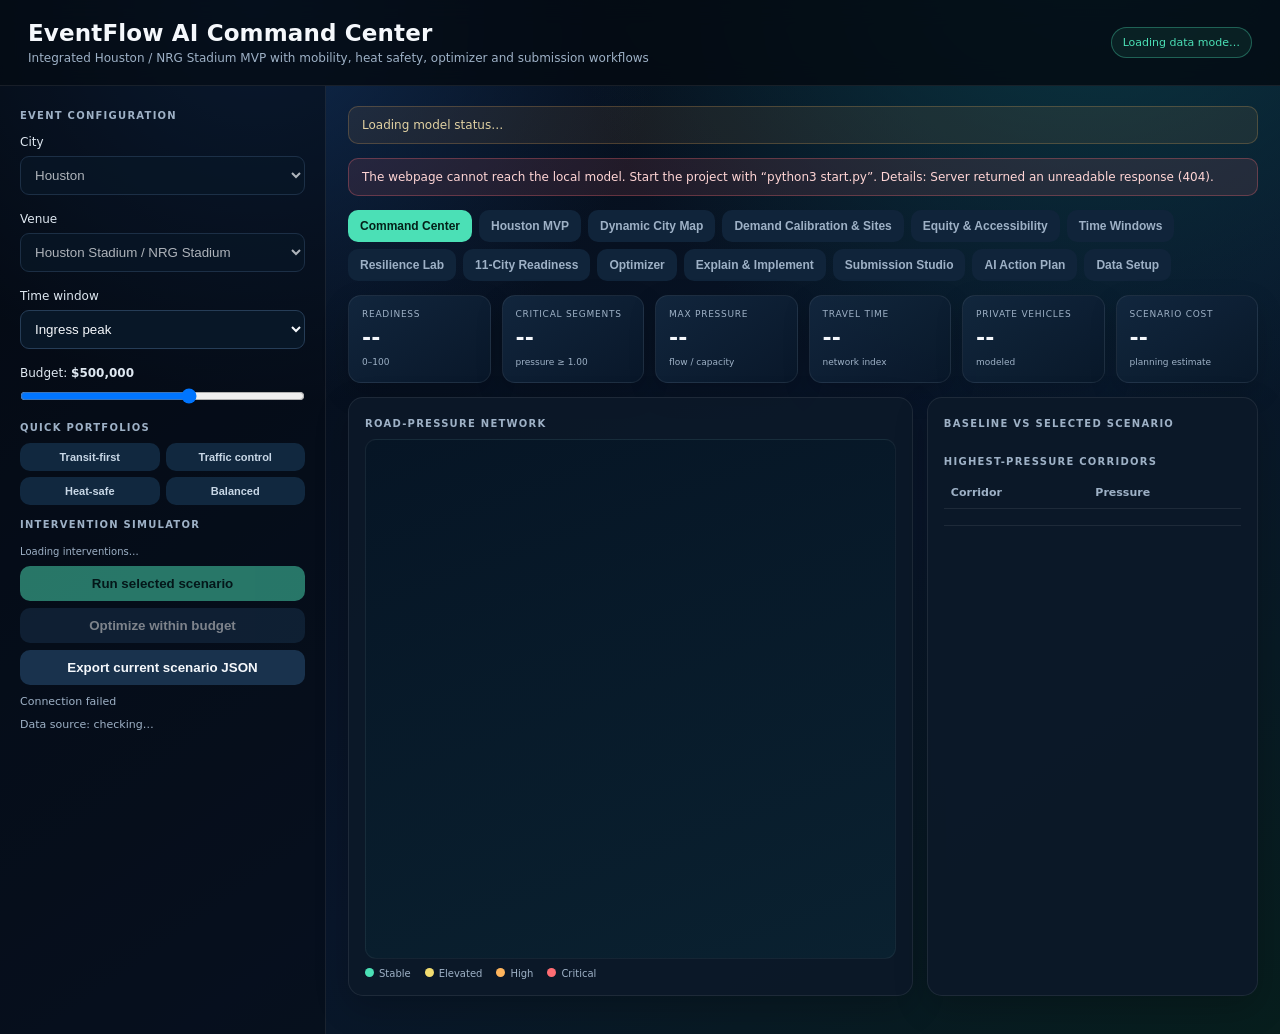
==== app/static/legacy.html @ 9e51221e "Upload EventFlow project files: app/static" ====
<!doctype html>
<html lang="en">
<head>
  <meta charset="utf-8" />
  <meta name="viewport" content="width=device-width, initial-scale=1" />
  <title>EventFlow AI Command Center + Houston MVP</title>
  <style>
    :root{
      --bg:#050c16;--panel:#0c1929;--panel2:#10243a;--line:#263d57;
      --text:#f5f8fc;--muted:#9eb1c6;--accent:#4be0b6;--accent2:#78aaff;
      --warn:#ffb55d;--danger:#ff6d73;--yellow:#f2dc70;--soft:#dce7f2;
    }
    *{box-sizing:border-box}html{scroll-behavior:smooth}
    body{margin:0;min-height:100vh;color:var(--text);font-family:Inter,ui-sans-serif,system-ui,-apple-system,BlinkMacSystemFont,"Segoe UI",sans-serif;background:radial-gradient(circle at 85% -10%,#0b3b45 0,transparent 34%),radial-gradient(circle at 20% 0,#102b50 0,transparent 28%),linear-gradient(145deg,#040a12,#09162b 60%,#071e1d)}
    header{position:sticky;top:0;z-index:20;display:flex;align-items:center;justify-content:space-between;gap:20px;padding:20px 28px;background:rgba(4,10,18,.82);border-bottom:1px solid rgba(255,255,255,.08);backdrop-filter:blur(12px)}
    h1{font-size:23px;margin:0;letter-spacing:.15px}header p{margin:5px 0 0;color:var(--muted);font-size:12px}.badge{font-size:11px;color:var(--accent);padding:8px 11px;border:1px solid rgba(75,224,182,.34);border-radius:999px;background:rgba(75,224,182,.08);white-space:nowrap}
    .layout{display:grid;grid-template-columns:326px minmax(0,1fr);min-height:calc(100vh - 78px)}aside{padding:20px;border-right:1px solid rgba(255,255,255,.08);background:rgba(4,11,20,.54)}main{min-width:0;padding:20px 22px 38px}
    .section-title{margin:4px 0 10px;font-size:10px;font-weight:800;letter-spacing:1.25px;text-transform:uppercase;color:var(--muted)}label{font-size:12px;color:#dfe8f1}select,.text-input{width:100%;margin:6px 0 13px;padding:10px;border:1px solid var(--line);border-radius:9px;background:#081727;color:var(--text)}input[type=range]{width:100%;margin:7px 0 14px}.check{display:flex;align-items:flex-start;gap:9px;margin:9px 0;line-height:1.22;cursor:pointer}.check input{margin-top:3px}.check small{display:block;margin-top:3px;color:var(--muted);font-size:10px}
    button{border:0;border-radius:10px;padding:10px 13px;background:var(--accent);color:#03211a;font-weight:800;cursor:pointer;transition:.16s ease}button:hover{transform:translateY(-1px);filter:brightness(1.05)}button:disabled{opacity:.5;cursor:wait;transform:none}.wide{width:100%;margin-top:7px}.secondary{background:#19324d;color:var(--text)}.danger-btn{background:rgba(255,109,115,.17);color:#ffd4d6;border:1px solid rgba(255,109,115,.25)}.button-row{display:flex;gap:8px;flex-wrap:wrap}.button-row button{flex:1;min-width:118px}.preset-row{display:grid;grid-template-columns:1fr 1fr;gap:6px;margin:8px 0 14px}.preset{padding:8px;background:#11283f;color:#c8d7e6;font-size:11px}.status{font-size:11px;color:var(--muted);margin-top:10px}.spinner{display:inline-block;width:11px;height:11px;margin-right:6px;border:2px solid rgba(255,255,255,.25);border-top-color:var(--accent);border-radius:50%;vertical-align:-2px;animation:spin .8s linear infinite}@keyframes spin{to{transform:rotate(360deg)}}
    .notice,.error{padding:11px 13px;margin-bottom:14px;border-radius:10px;font-size:12px}.notice{color:#e1d1a2;background:rgba(255,181,93,.08);border:1px solid rgba(255,181,93,.22)}.error{display:none;color:#ffd5d5;background:rgba(255,109,115,.11);border:1px solid rgba(255,109,115,.3)}
    .tabs{display:flex;gap:7px;flex-wrap:wrap;margin-bottom:14px}.tab{padding:9px 12px;background:#10243a;color:var(--muted);font-size:12px}.tab.active{background:var(--accent);color:#042019}.tab-page{display:none}.tab-page.active{display:block}
    .kpis{display:grid;grid-template-columns:repeat(6,minmax(108px,1fr));gap:11px;margin-bottom:14px}.kpi{padding:13px;border:1px solid rgba(255,255,255,.07);border-radius:13px;background:linear-gradient(145deg,rgba(18,39,62,.96),rgba(9,24,42,.96));box-shadow:0 10px 28px rgba(0,0,0,.16)}.kpi span{display:block;font-size:9px;text-transform:uppercase;letter-spacing:.75px;color:var(--muted)}.kpi strong{display:block;font-size:22px;margin-top:6px}.kpi small{color:var(--muted);font-size:9px}
    .grid2{display:grid;grid-template-columns:minmax(0,1.45fr) minmax(330px,.85fr);gap:14px}.gridEqual{display:grid;grid-template-columns:1fr 1fr;gap:14px}.grid3{display:grid;grid-template-columns:repeat(3,1fr);gap:12px}.panel{min-width:0;padding:16px;border:1px solid rgba(255,255,255,.08);border-radius:15px;background:rgba(12,25,41,.95);box-shadow:0 12px 34px rgba(0,0,0,.2)}
    #networkSvg{display:block;width:100%;height:520px;border:1px solid rgba(255,255,255,.06);border-radius:11px;background:linear-gradient(160deg,#061525,#0a2130)}.road{stroke-linecap:round;cursor:pointer;transition:.15s}.road:hover{filter:brightness(1.35)}.node{stroke:#eaf1f7;stroke-width:1.2}.node-label{fill:#dce6ef;font-size:11px;font-weight:650;paint-order:stroke;stroke:#071525;stroke-width:4px;stroke-linejoin:round}.legend{display:flex;gap:14px;align-items:center;flex-wrap:wrap;margin-top:9px;color:var(--muted);font-size:10px}.dot{display:inline-block;width:9px;height:9px;margin-right:5px;border-radius:50%}
    #mvpMap{display:block;width:100%;height:560px;border:1px solid rgba(255,255,255,.06);border-radius:11px;background:linear-gradient(160deg,#061525,#0a2130)}.mvp-controls{display:grid;grid-template-columns:repeat(2,minmax(150px,1fr));gap:10px}.mvp-layer-grid{display:grid;grid-template-columns:repeat(auto-fit,minmax(135px,1fr));gap:8px;margin:12px 0}.mvp-layer-grid label{padding:8px 10px;border:1px solid rgba(255,255,255,.08);border-radius:999px;background:#081727}.mvp-map-label{fill:#dce6ef;font-size:11px;font-weight:750;paint-order:stroke;stroke:#071525;stroke-width:4px;stroke-linejoin:round}.mvp-resource{fill:#8f7bff;stroke:#fff;stroke-width:2.5}.mvp-leader{stroke:#8f7bff;stroke-width:1;stroke-dasharray:3 3;opacity:.55}.mvp-action{padding:11px 12px;margin:8px 0;border-left:3px solid var(--accent2);border-radius:7px;background:#10243a}.mvp-action b{color:var(--soft)}.mvp-resource-table td:first-child{color:var(--accent)}
    #dynamicMap{position:relative;height:620px;overflow:hidden;border:1px solid rgba(255,255,255,.06);border-radius:12px;background:#071827}.tile-layer,.dynamic-overlay{position:absolute;inset:0}.tile-layer img{position:absolute;width:256px;height:256px;user-select:none}.dynamic-overlay{z-index:2}.dynamic-map-label{fill:#f5f8fc;font-size:11px;font-weight:800;paint-order:stroke;stroke:#071525;stroke-width:4px;stroke-linejoin:round}.dynamic-controls{display:grid;grid-template-columns:1fr 1fr;gap:10px}.dynamic-textarea{min-height:210px;resize:vertical;font:11px/1.45 ui-monospace,SFMono-Regular,Menlo,monospace}.dynamic-route{stroke-linecap:round;filter:drop-shadow(0 0 5px rgba(0,0,0,.35));animation:routeFlow 1.2s linear infinite}.dynamic-critical{animation:hotPulse .8s ease-in-out infinite alternate}.dynamic-shake{animation:hotShake .22s linear infinite}.dynamic-node{stroke:#fff;stroke-width:1.5}.file-input{width:100%;margin:6px 0 13px;padding:9px;border:1px dashed var(--line);border-radius:9px;background:#081727;color:var(--muted)}@keyframes routeFlow{to{stroke-dashoffset:-18}}@keyframes hotPulse{from{opacity:.55;transform:scale(1);transform-origin:center}to{opacity:1;transform:scale(1.25);transform-origin:center}}@keyframes hotShake{0%,100%{transform:translateX(0)}50%{transform:translateX(1.4px)}}
    table{width:100%;border-collapse:collapse;font-size:11px}th,td{padding:9px 7px;text-align:left;border-bottom:1px solid rgba(255,255,255,.08)}th{color:var(--muted);font-weight:650}.green{color:var(--accent)}.orange{color:var(--warn)}.red{color:var(--danger)}.yellow{color:var(--yellow)}
    .compare{display:grid;gap:10px;margin-bottom:17px}.compare-row{display:grid;grid-template-columns:126px 1fr 48px;gap:8px;align-items:center}.compare-label{font-size:10px;color:var(--muted)}.bar-track{position:relative;height:18px;overflow:hidden;border-radius:5px;background:#081626}.bar-base,.bar-current{position:absolute;left:0;height:50%}.bar-base{top:0;background:#526a82}.bar-current{bottom:0;background:var(--accent)}.bar-value{text-align:right;font-size:10px;color:var(--soft)}
    .ranking-row{display:grid;grid-template-columns:155px 1fr 40px;gap:10px;align-items:center;margin:11px 0}.ranking-city{font-size:11px}.rank-track{height:15px;overflow:hidden;border-radius:999px;background:#081626}.rank-fill{height:100%;border-radius:999px;background:linear-gradient(90deg,var(--accent2),var(--accent))}.rank-score{text-align:right;color:var(--accent);font-weight:800}
    .plan-item{padding:11px 12px;margin:8px 0;border-left:3px solid var(--accent);border-radius:7px;background:#10243a}.small{font-size:10px;color:var(--muted)}.metric-chip{display:inline-block;padding:6px 8px;margin:3px;border:1px solid var(--line);border-radius:999px;background:#0a1a2b;color:#d7e3ee;font-size:10px}.window-card h3{margin:0 0 4px}.window-card .big{font-size:27px;font-weight:850;color:var(--accent)}.window-card .delta{font-size:11px;color:var(--muted)}
    .form-grid{display:grid;grid-template-columns:1fr 1fr;gap:11px}.dataset-ok{color:var(--accent)}.dataset-missing{color:var(--danger)}a{color:var(--accent2)}code{color:#cbe3f5}.divider{height:1px;background:rgba(255,255,255,.08);margin:16px 0}
    #paretoSvg,#uncertaintySvg{width:100%;height:350px;border:1px solid rgba(255,255,255,.06);border-radius:11px;background:#081728}.axis{stroke:#526a82;stroke-width:1}.gridline{stroke:#1c3550;stroke-width:1}.pareto-line{fill:none;stroke:var(--accent);stroke-width:2.5}.pareto-point{fill:var(--accent);stroke:#06111f;stroke-width:2}.axis-label{fill:#9eb1c6;font-size:10px}.tick{fill:#7991a7;font-size:9px}.range-line{stroke:var(--accent2);stroke-width:6;stroke-linecap:round}.median-dot{fill:var(--accent);stroke:#06111f;stroke-width:2}
    .narrative{white-space:pre-wrap;word-break:break-word;max-height:680px;overflow:auto;padding:14px;border:1px solid rgba(255,255,255,.07);border-radius:10px;background:#071422;color:#dce7f2;font:11px/1.55 ui-monospace,SFMono-Regular,Menlo,monospace}.timeline-step{position:relative;padding:10px 12px 10px 18px;margin:9px 0;border-left:2px solid var(--accent2);background:#0d2238;border-radius:0 9px 9px 0}.timeline-step b{color:var(--accent)}
    @media(max-width:1180px){.layout{grid-template-columns:1fr}aside{border-right:0;border-bottom:1px solid rgba(255,255,255,.08)}.kpis{grid-template-columns:repeat(3,1fr)}.grid2,.gridEqual{grid-template-columns:1fr}.grid3{grid-template-columns:1fr}.form-grid{grid-template-columns:1fr}}
    @media(max-width:650px){header{align-items:flex-start;flex-direction:column;padding:17px}.kpis{grid-template-columns:1fr 1fr}.ranking-row{grid-template-columns:105px 1fr 32px}.compare-row{grid-template-columns:90px 1fr 38px}main{padding:13px}aside{padding:15px}}
  </style>
</head>
<body>
<header>
  <div><h1>EventFlow AI Command Center</h1><p>Integrated Houston / NRG Stadium MVP with mobility, heat safety, optimizer and submission workflows</p></div>
  <div id="modeBadge" class="badge">Loading data mode…</div>
</header>
<div class="layout">
  <aside>
    <div class="section-title">Event configuration</div>
    <label>City</label><select disabled><option>Houston</option></select>
    <label>Venue</label><select disabled><option>Houston Stadium / NRG Stadium</option></select>
    <label>Time window</label><select id="timeWindow"><option value="ingress_peak">Ingress peak</option></select>
    <label>Budget: <strong id="budgetLabel">$500,000</strong></label>
    <input id="budget" type="range" min="50000" max="800000" step="25000" value="500000" />

    <div class="section-title">Quick portfolios</div>
    <div class="preset-row">
      <button class="preset" data-preset="transit_first">Transit-first</button>
      <button class="preset" data-preset="traffic_control">Traffic control</button>
      <button class="preset" data-preset="heat_safe">Heat-safe</button>
      <button class="preset" data-preset="balanced">Balanced</button>
    </div>

    <div class="section-title">Intervention simulator</div>
    <div id="interventionList"><span class="small">Loading interventions…</span></div>
    <button id="simulateBtn" class="wide">Run selected scenario</button>
    <button id="optimizeBtn" class="wide secondary">Optimize within budget</button>
    <button id="exportBtn" class="wide secondary">Export current scenario JSON</button>
    <div id="serverStatus" class="status"><span class="spinner"></span>Connecting to local model…</div>
    <div id="dataMiniStatus" class="status">Data source: checking…</div>
  </aside>

  <main>
    <div id="dataNotice" class="notice">Loading model status…</div>
    <div id="errorBox" class="error"></div>
    <div class="tabs">
      <button class="tab active" data-tab="stress">Command Center</button>
      <button class="tab" data-tab="houstonMvp">Houston MVP</button>
      <button class="tab" data-tab="dynamicCity">Dynamic City Map</button>
      <button class="tab" data-tab="demand">Demand Calibration & Sites</button>
      <button class="tab" data-tab="equity">Equity & Accessibility</button>
      <button class="tab" data-tab="windows">Time Windows</button>
      <button class="tab" data-tab="resilience">Resilience Lab</button>
      <button class="tab" data-tab="ranking">11-City Readiness</button>
      <button class="tab" data-tab="optimizer">Optimizer</button>
      <button class="tab" data-tab="implementation">Explain & Implement</button>
      <button class="tab" data-tab="submission">Submission Studio</button>
      <button class="tab" data-tab="advisor">AI Action Plan</button>
      <button class="tab" data-tab="data">Data Setup</button>
    </div>

    <section id="stress" class="tab-page active">
      <div class="kpis">
        <div class="kpi"><span>Readiness</span><strong id="readiness">--</strong><small>0–100</small></div>
        <div class="kpi"><span>Critical segments</span><strong id="critical">--</strong><small>pressure ≥ 1.00</small></div>
        <div class="kpi"><span>Max pressure</span><strong id="maxPressure">--</strong><small>flow / capacity</small></div>
        <div class="kpi"><span>Travel time</span><strong id="travel">--</strong><small>network index</small></div>
        <div class="kpi"><span>Private vehicles</span><strong id="vehicles">--</strong><small>modeled</small></div>
        <div class="kpi"><span>Scenario cost</span><strong id="cost">--</strong><small>planning estimate</small></div>
      </div>
      <div class="grid2">
        <div class="panel">
          <div class="section-title">Road-pressure network</div>
          <svg id="networkSvg" viewBox="0 0 900 550" role="img" aria-label="Houston road pressure network"></svg>
          <div class="legend"><span><i class="dot" style="background:#4be0b6"></i>Stable</span><span><i class="dot" style="background:#f2dc70"></i>Elevated</span><span><i class="dot" style="background:#ffb55d"></i>High</span><span><i class="dot" style="background:#ff6d73"></i>Critical</span><span id="flowDirection"></span></div>
        </div>
        <div class="panel">
          <div class="section-title">Baseline vs selected scenario</div>
          <div id="metricsCompare" class="compare"></div>
          <div class="section-title">Highest-pressure corridors</div>
          <table><thead><tr><th>Corridor</th><th>Pressure</th></tr></thead><tbody id="edgeTable"></tbody></table>
          <div class="divider"></div>
          <div id="assumptionChips"></div>
        </div>
      </div>
    </section>

    <section id="houstonMvp" class="tab-page">
      <div class="gridEqual" style="margin-bottom:14px">
        <div class="panel">
          <div class="section-title">Track 1 + Track 3 scenario comparison</div>
          <div class="mvp-controls">
            <div><label>Before</label><select id="mvpBefore"></select></div>
            <div><label>After</label><select id="mvpAfter"></select></div>
          </div>
          <div class="mvp-layer-grid">
            <label><input type="checkbox" class="mvp-layer" data-layer="zones" checked> Demand zones</label>
            <label><input type="checkbox" class="mvp-layer" data-layer="routes" checked> Route pressure</label>
            <label><input type="checkbox" class="mvp-layer" data-layer="heat" checked> Heat exposure</label>
            <label><input type="checkbox" class="mvp-layer" data-layer="gaps" checked> Gap rings</label>
            <label><input type="checkbox" class="mvp-layer" data-layer="resources" checked> Resources</label>
          </div>
          <p id="mvpSummary" class="small">Loading Houston MVP model…</p>
        </div>
        <div class="panel">
          <div class="section-title">Deterministic advisor</div>
          <p id="mvpAdvisorSummary">No recommendation loaded yet.</p>
          <div id="mvpAdvisorActions"></div>
        </div>
      </div>

      <div class="kpis" id="mvpKpis"></div>

      <div class="grid2">
        <div class="panel">
          <div class="section-title">Houston visitor demand, route pressure and heat exposure</div>
          <svg id="mvpMap" viewBox="0 0 1000 680" role="img" aria-label="Houston NRG Stadium MVP map"></svg>
          <div class="legend"><span><i class="dot" style="background:#4be0b6"></i>&lt;0.75</span><span><i class="dot" style="background:#f2dc70"></i>0.75–1.00</span><span><i class="dot" style="background:#ffb55d"></i>1.00–1.20</span><span><i class="dot" style="background:#ff6d73"></i>&gt;1.20</span></div>
        </div>
        <div class="panel">
          <div class="section-title">Scenario deltas</div>
          <div id="mvpCompare" class="compare"></div>
          <div class="section-title">Highest-pressure / highest-exposure routes</div>
          <div id="mvpHotspots"></div>
        </div>
      </div>

      <div class="gridEqual" style="margin-top:14px">
        <div class="panel"><div class="section-title">Recommended resource placement</div><div id="mvpResources"></div></div>
        <div class="panel"><div class="section-title">Visitor origin zones</div><div id="mvpZones"></div></div>
      </div>
    </section>

    <section id="dynamicCity" class="tab-page">
      <div class="gridEqual" style="margin-bottom:14px">
        <div class="panel">
          <div class="section-title">Local traffic data input</div>
          <div class="dynamic-controls">
            <div><label>Map city</label><select id="dynamicCitySelect"><option value="chicago">Chicago</option><option value="madrid">Madrid</option><option value="houston">Houston</option><option value="custom">Custom</option></select></div>
            <div><label>Animation</label><select id="dynamicAnimation"><option value="on">Animated pressure</option><option value="off">Static</option></select></div>
          </div>
          <div class="dynamic-controls">
            <div><label>Custom latitude</label><input id="dynamicLat" class="text-input" type="number" step="0.0001" value="41.8781"></div>
            <div><label>Custom longitude</label><input id="dynamicLon" class="text-input" type="number" step="0.0001" value="-87.6298"></div>
          </div>
          <div class="dynamic-controls">
            <div><label>Zoom</label><input id="dynamicZoom" class="text-input" type="number" min="9" max="14" step="1" value="12"></div>
            <div><label>Upload CSV or JSON</label><input id="dynamicFile" class="file-input" type="file" accept=".csv,.json,application/json,text/csv"></div>
          </div>
          <label>Dataset name</label><input id="dynamicDatasetName" class="text-input" type="text" value="Chicago traffic sample">
          <div class="dynamic-controls">
            <div><label>Saved city dataset</label><select id="dynamicSavedSelect"><option value="">No saved datasets yet</option></select></div>
            <div><label>Local database</label><div class="button-row"><button id="saveDynamicBtn" class="secondary">Save dataset</button><button id="loadSavedDynamicBtn" class="secondary">Load saved map</button></div></div>
          </div>
          <div class="button-row"><button id="loadChicagoBtn" class="secondary">Load Chicago sample</button><button id="loadMadridBtn" class="secondary">Load Madrid sample</button><button id="renderDynamicBtn">Render input data</button><button id="exportDynamicBtn" class="secondary">Export map data</button></div>
          <label>Paste traffic nodes and routes as CSV or JSON</label>
          <textarea id="dynamicDataInput" class="text-input dynamic-textarea"></textarea>
          <p id="dynamicStatus" class="status">Ready.</p>
        </div>
        <div class="panel">
          <div class="section-title">Dynamic map KPIs</div>
          <div class="kpis" id="dynamicKpis" style="grid-template-columns:repeat(2,minmax(130px,1fr))"></div>
          <div class="section-title">Data format</div>
          <p class="small">CSV rows can be `type=node` with `id,name,lat,lon,demand`, or `type=edge` with `from,to,volume,capacity,mode`. Edge rows may also use `lat1,lon1,lat2,lon2` instead of node ids. JSON accepts `{ "nodes": [], "edges": [] }`.</p>
        </div>
      </div>
      <div class="grid2">
        <div class="panel">
          <div class="section-title">Real map overlay</div>
          <div id="dynamicMap"><div id="dynamicTiles" class="tile-layer"></div><svg id="dynamicOverlay" class="dynamic-overlay" viewBox="0 0 1000 620" role="img" aria-label="Dynamic city traffic map"></svg></div>
          <div class="legend"><span><i class="dot" style="background:#4be0b6"></i>Stable</span><span><i class="dot" style="background:#f2dc70"></i>Elevated</span><span><i class="dot" style="background:#ffb55d"></i>High</span><span><i class="dot" style="background:#ff6d73"></i>Critical / animated</span><span>Tiles: OpenStreetMap</span></div>
        </div>
        <div class="panel">
          <div class="section-title">Detected traffic hotspots</div>
          <div id="dynamicHotspots"></div>
          <div class="section-title">Input preview</div>
          <div id="dynamicPreview"></div>
        </div>
      </div>
    </section>

    <section id="demand" class="tab-page">
      <div class="gridEqual">
        <div class="panel">
          <div class="section-title">Operational capacity assumptions</div>
          <p class="small">Mode shift is capped by the fleet, cycle time and passenger capacity entered here. This prevents the simulator from claiming unlimited shuttle or transit capacity.</p>
          <div class="form-grid">
            <div><label>Shuttle fleet</label><input id="shuttleFleet" class="text-input" type="number" min="0" max="100" step="1" value="24" /></div>
            <div><label>Seats per shuttle</label><input id="shuttleSeats" class="text-input" type="number" min="10" max="100" step="1" value="42" /></div>
            <div><label>Round-trip cycle (minutes)</label><input id="shuttleCycle" class="text-input" type="number" min="15" max="180" step="5" value="55" /></div>
            <div><label>Operating window (minutes)</label><input id="operatingWindow" class="text-input" type="number" min="30" max="360" step="15" value="150" /></div>
            <div><label>Shuttle load factor</label><input id="shuttleLoad" class="text-input" type="number" min="0.4" max="1" step="0.05" value="0.85" /></div>
            <div><label>Extra transit capacity</label><input id="transitCapacity" class="text-input" type="number" min="0" max="30000" step="500" value="7000" /></div>
          </div>
          <label>Managed rideshare passenger capacity</label><input id="rideshareCapacity" class="text-input" type="number" min="0" max="20000" step="500" value="3500" />
          <button id="feasibilityBtn">Apply assumptions and simulate</button>
        </div>
        <div class="panel">
          <div class="section-title">Operational feasibility</div>
          <div id="capacitySummary"><p class="small">Run a scenario to compare desired mode shift with available capacity.</p></div>
        </div>
      </div>
      <div class="gridEqual" style="margin-top:14px">
        <div class="panel"><div class="section-title">Aggregate mode split</div><div id="modeSplitCard"><p class="small">No assignment results yet.</p></div></div>
        <div class="panel"><div class="section-title">Model evidence coverage</div><div id="validationCard"><p class="small">Loading validation report…</p></div></div>
      </div>
      <div class="panel" style="margin-top:14px"><div class="section-title">Origin-zone assignment</div><div id="zoneModeTable"><p class="small">No zone assignment results yet.</p></div></div>
      <div class="gridEqual" style="margin-top:14px">
        <div class="panel"><div class="section-title">Auditable OD demand calibration</div><div id="demandCalibrationSummary"><p class="small">Loading demand calibration…</p></div><div id="demandCalibrationTable"></div></div>
        <div class="panel"><div class="section-title">Recommended operating sites</div><div id="candidateRecommendations"><p class="small">Connect candidate sites in Data Setup.</p></div></div>
      </div>
      <div class="panel" style="margin-top:14px"><div class="section-title">Baseline validation audit</div><div id="auditCard"><p class="small">Loading consistency checks…</p></div><button id="evidenceExportBtn" class="secondary">Export evidence package</button></div>
    </section>

    <section id="equity" class="tab-page">
      <div class="grid3">
        <div class="kpi"><span>Vulnerability-weighted non-car coverage</span><strong id="equityNoncar">--</strong><small>scenario proxy</small></div>
        <div class="kpi"><span>Zero-vehicle mobility coverage</span><strong id="zeroVehicleCoverage">--</strong><small>scenario proxy</small></div>
        <div class="kpi"><span>Accessible public-mode coverage</span><strong id="accessCoverage">--</strong><small>not ADA certification</small></div>
      </div>
      <div class="gridEqual" style="margin-top:14px">
        <div class="panel"><div class="section-title">Zone vulnerability screening</div><div id="equityZoneTable"><p class="small">Connect an equity profile in Data Setup.</p></div></div>
        <div class="panel"><div class="section-title">Distributional impact of current scenario</div><div id="equityImpactCard"><p class="small">Run a scenario after connecting an equity profile.</p></div></div>
      </div>
      <div class="panel" style="margin-top:14px"><div class="section-title">Use boundary</div><p class="small">The equity layer uses zone-level screening indicators to compare who benefits from transit, Shuttle and last-mile interventions. It does not establish legal ADA compliance, individual vulnerability or route-level curb-ramp availability.</p></div>
    </section>

    <section id="windows" class="tab-page">
      <div class="panel">
        <div class="section-title">Three operational windows</div>
        <p class="small">The same intervention portfolio is tested during distributed arrivals, the final-hour ingress peak and compressed post-match egress.</p>
        <button id="windowsBtn">Run time-window comparison</button>
      </div>
      <div id="windowCards" class="grid3" style="margin-top:14px"></div>
      <div class="panel" style="margin-top:14px"><div class="section-title">Window comparison table</div><div id="windowTable"></div></div>
    </section>

    <section id="resilience" class="tab-page">
      <div class="gridEqual">
        <div class="panel">
          <div class="section-title">Disruption stress test</div>
          <label>Stress scenario</label><select id="stressor"></select>
          <button id="stressBtn">Run stress test</button>
          <div id="stressSummary" style="margin-top:14px"><p class="small">Select a shock and run the test.</p></div>
        </div>
        <div class="panel">
          <div class="section-title">Uncertainty analysis</div>
          <p class="small">Runs 81 combinations of attendance, road capacity, car share and heat assumptions.</p>
          <button id="sensitivityBtn">Run 81-case sensitivity analysis</button>
          <div id="robustnessSummary" style="margin-top:14px"><p class="small">No sensitivity results yet.</p></div>
        </div>
      </div>
      <div class="panel" style="margin-top:14px"><div class="section-title">Uncertainty ranges</div><svg id="uncertaintySvg" viewBox="0 0 760 350"></svg></div>
    </section>

    <section id="ranking" class="tab-page">
      <div class="gridEqual">
        <div class="panel"><div class="section-title">Illustrative host-city readiness</div><div id="rankingBars"></div></div>
        <div class="panel"><div class="section-title">Scope of comparison</div><p>The comparison layer demonstrates a consistent scoring framework across U.S. host cities. Values remain illustrative until each city receives reproducible GTFS, road, pedestrian and event-demand inputs.</p><div class="plan-item"><b>Deep case</b><br>Houston / NRG Stadium supports the detailed stress-test and intervention workflow.</div><div class="plan-item"><b>Scaling path</b><br>Run the same ingestion and scoring pipeline for every host city.</div></div>
      </div>
    </section>

    <section id="optimizer" class="tab-page">
      <div class="panel" style="margin-bottom:14px">
        <div class="section-title">Decision policy</div>
        <div class="form-grid">
          <div><label>Objective mode</label><select id="objectiveMode"><option value="balanced">Balanced operations</option><option value="equity_first">Equity-first</option><option value="accessibility_first">Accessibility-first</option></select></div>
          <div><label>Minimum vulnerability-weighted non-car coverage (%)</label><input id="minEquityCoverage" class="text-input" type="number" min="0" max="100" step="1" value="0" /></div>
          <div><label>Minimum accessible public-mode coverage (%)</label><input id="minAccessCoverage" class="text-input" type="number" min="0" max="100" step="1" value="0" /></div>
          <div><p class="small">Equity-aware modes require a connected equity profile. Hard thresholds remove portfolios that fail the selected minimum coverage.</p></div>
        </div>
      </div>
      <div class="gridEqual">
        <div class="panel"><div class="section-title">Recommended portfolio</div><div id="optimizedPlan"><p class="small">Run the optimizer to produce a portfolio.</p></div></div>
        <div class="panel"><div class="section-title">Cost–benefit Pareto frontier</div><svg id="paretoSvg" viewBox="0 0 620 350"></svg></div>
      </div>
    </section>

    <section id="implementation" class="tab-page">
      <div class="panel" style="margin-bottom:14px">
        <div class="section-title">Portfolio explainability and operationalization</div>
        <p class="small">Evaluate each selected intervention with standalone and leave-one-out counterfactuals, then translate the portfolio into agency ownership, approvals, dependencies and verification gates.</p>
        <button id="explainBtn">Analyze selected portfolio</button>
      </div>
      <div class="gridEqual">
        <div class="panel"><div class="section-title">Marginal contribution</div><div id="marginalTable"><p class="small">Run the analysis to explain which interventions create portfolio value.</p></div></div>
        <div class="panel"><div class="section-title">Benchmark portfolios</div><div id="benchmarkTable"><p class="small">Counterfactual benchmark results will appear here.</p></div></div>
      </div>
      <div class="panel" style="margin-top:14px"><div class="section-title">Implementation ownership matrix</div><div id="implementationMatrix"><p class="small">Agency owners, lead times and approvals will appear here.</p></div></div>
      <div class="gridEqual" style="margin-top:14px">
        <div class="panel"><div class="section-title">Deployment timeline</div><div id="implementationTimeline"></div></div>
        <div class="panel"><div class="section-title">Go / no-go readiness gates</div><div id="readinessGates"></div><p id="implementationDisclaimer" class="small"></p></div>
      </div>
    </section>

    <section id="submission" class="tab-page">
      <div class="panel" style="margin-bottom:14px">
        <div class="section-title">Competition submission studio</div>
        <p class="small">Generate a competition-ready evidence narrative from the current budget, policy and operational assumptions. The package includes methodology, findings, implementation, judging-criteria alignment and limitations.</p>
        <div class="button-row"><button id="submissionBtn">Generate submission package</button><button id="downloadMarkdownBtn" class="secondary">Download narrative .md</button><button id="downloadSubmissionJsonBtn" class="secondary">Download package .json</button></div>
      </div>
      <div class="gridEqual">
        <div class="panel"><div class="section-title">Executive summary</div><div id="submissionSummary"><p class="small">Generate a package to populate this section.</p></div></div>
        <div class="panel"><div class="section-title">Key findings</div><div id="submissionFindings"></div></div>
      </div>
      <div class="panel" style="margin-top:14px"><div class="section-title">Judging criteria alignment</div><div id="judgingAlignment"></div></div>
      <div class="panel" style="margin-top:14px"><div class="section-title">Generated written narrative</div><pre id="submissionNarrative" class="narrative">No narrative generated.</pre></div>
    </section>

    <section id="advisor" class="tab-page">
      <div class="gridEqual">
        <div class="panel"><div class="section-title">City action plan</div><h2 id="planTitle">No plan generated</h2><div id="planPriorities"></div></div>
        <div class="panel"><div class="section-title">Evidence and residual risk</div><p id="planRationale" class="small">Run the optimizer to generate a grounded recommendation.</p><div id="planRisks"></div><p id="planDisclaimer" class="small"></p><button id="copyPlanBtn" class="secondary">Copy plan summary</button></div>
      </div>
    </section>

    <section id="data" class="tab-page">
      <div class="gridEqual">
        <div class="panel">
          <div class="section-title">Rice hackathon datasets</div>
          <p class="small">The local server reads compressed files directly from this Mac. Nothing is uploaded.</p>
          <label>Dataset root folder</label><input id="dataRoot" class="text-input" value="/Users/linda/Desktop/Rice WC Hack" />
          <div class="form-grid"><div><label>Files sampled per dataset</label><select id="maxFiles"><option value="1">1 · fastest</option><option value="2">2</option><option value="4">4 · stronger sample</option><option value="8">8 · slower</option></select></div><div><label>Rows per file</label><select id="maxRows"><option value="25000">25,000</option><option value="75000" selected>75,000</option><option value="150000">150,000</option><option value="300000">300,000</option></select></div></div>
          <label>Event attendance</label><input id="attendance" class="text-input" type="number" min="10000" max="150000" value="72000" />
          <div class="button-row"><button id="scanDataBtn" class="secondary">Scan folders</button><button id="buildDataBtn">Build Rice profile</button><button id="resetDataBtn" class="danger-btn">Reset Rice data</button></div>
          <p id="dataOperationStatus" class="status">Ready to scan.</p>
        </div>
        <div class="panel">
          <div class="section-title">Houston METRO GTFS schedule</div>
          <p class="small">Download the latest static GTFS feed from the <a href="https://api-portal.ridemetro.org/" target="_blank" rel="noreferrer">official METRO transit-data portal</a>, then enter the downloaded ZIP path.</p>
          <label>GTFS ZIP or folder</label><input id="gtfsSource" class="text-input" value="data/sample/mock_gtfs" />
          <div class="form-grid"><div><label>Event date</label><input id="eventDate" class="text-input" type="date" value="2026-06-14" /></div><div><label>Kickoff time</label><input id="kickoffTime" class="text-input" type="time" value="15:00" /></div></div>
          <div class="button-row"><button id="scanGtfsBtn" class="secondary">Scan GTFS</button><button id="buildGtfsBtn">Build transit profile</button><button id="resetGtfsBtn" class="danger-btn">Reset GTFS</button></div>
          <p id="gtfsOperationStatus" class="status">Ready to scan.</p>
          <div id="gtfsResults"></div>
        </div>
      </div>
      <div class="gridEqual" style="margin-top:14px">
        <div class="panel">
          <div class="section-title">OpenStreetMap road network</div>
          <p class="small">Use the included offline sample first, or download a fresh Houston road extract through Overpass. Road geometry is attributed to OpenStreetMap contributors.</p>
          <label>Overpass JSON file</label><input id="osmSource" class="text-input" value="data/sample/mock_overpass_houston.json" />
          <div class="form-grid"><div><label>South / North</label><div class="button-row"><input id="osmSouth" class="text-input" value="29.62" /><input id="osmNorth" class="text-input" value="30.03" /></div></div><div><label>West / East</label><div class="button-row"><input id="osmWest" class="text-input" value="-95.53" /><input id="osmEast" class="text-input" value="-95.25" /></div></div></div>
          <div class="button-row"><button id="scanOsmBtn" class="secondary">Scan OSM JSON</button><button id="downloadOsmBtn" class="secondary">Download Houston roads</button><button id="buildOsmBtn">Build road profile</button><button id="resetOsmBtn" class="danger-btn">Reset roads</button></div>
          <p id="osmOperationStatus" class="status">Ready to scan the offline sample.</p><div id="osmResults"></div>
        </div>
        <div class="panel">
          <div class="section-title">Traffic-count calibration</div>
          <p class="small">Connect a CSV or GeoJSON containing latitude, longitude and AADT/ADT/volume. Daily counts are converted to a directional event-hour baseline using explicit factors.</p>
          <label>Traffic-count file</label><input id="trafficSource" class="text-input" value="data/sample/mock_houston_traffic_counts.csv" />
          <div class="form-grid"><div><label>Peak-hour factor</label><input id="peakHourFactor" class="text-input" type="number" min="0.01" max="1" step="0.01" value="0.09" /></div><div><label>Directional factor</label><input id="directionalFactor" class="text-input" type="number" min="0.01" max="1" step="0.01" value="0.55" /></div></div>
          <label>Maximum snap distance (miles)</label><input id="maxSnapMiles" class="text-input" type="number" min="0.05" max="10" step="0.05" value="1.25" />
          <div class="button-row"><button id="scanTrafficBtn" class="secondary">Scan counts</button><button id="buildTrafficBtn">Calibrate roads</button><button id="resetTrafficBtn" class="danger-btn">Reset counts</button></div>
          <p id="trafficOperationStatus" class="status">Build a road profile before calibration.</p><div id="trafficResults"></div>
        </div>
      </div>
      <div class="panel" style="margin-top:14px">
        <div class="section-title">Operational candidate sites</div>
        <p class="small">Connect Park-and-Ride, rideshare staging, Fan Zone, cooling or medical candidates. Candidate records may include official-source, capacity-verification and accessibility-verification fields. When an OSM profile exists, route and Shuttle cycle times are calculated on the road network.</p>
        <label>Candidate CSV / GeoJSON</label><input id="candidateSource" class="text-input" value="data/sample/mock_candidate_sites.csv" />
        <div class="button-row"><button id="scanCandidatesBtn" class="secondary">Scan candidate sites</button><button id="buildCandidatesBtn">Build site profile</button><button id="resetCandidatesBtn" class="danger-btn">Reset sites</button></div>
        <p id="candidateOperationStatus" class="status">Ready to scan the included candidate file.</p><div id="candidateResults"></div>
      </div>
      <div class="panel" style="margin-top:14px">
        <div class="section-title">Equity and accessibility profile</div>
        <p class="small">Connect zone-level ACS / CDC SVI / accessibility-screening fields. The included sample is illustrative and exists only to test the workflow.</p>
        <label>Equity CSV / JSON</label><input id="equitySource" class="text-input" value="data/sample/mock_equity_profile.csv" />
        <div class="button-row"><button id="scanEquityBtn" class="secondary">Scan equity profile</button><button id="buildEquityBtn">Build equity layer</button><button id="resetEquityBtn" class="danger-btn">Reset equity</button></div>
        <p id="equityOperationStatus" class="status">Ready to scan the included equity file.</p><div id="equityResults"></div>
      </div>
      <div class="gridEqual" style="margin-top:14px">
        <div class="panel"><div class="section-title">Current model data</div><div id="dataStatusCard"></div><div class="section-title" style="margin-top:17px">Rice dataset scan</div><div id="scanResults"><p class="small">Run a folder scan to verify the dataset directories.</p></div></div>
        <div class="panel"><div class="section-title">Transit access profile</div><div id="transitSignals"><p class="small">Build a GTFS profile to see schedule-based access around the stadium and origin zones.</p></div></div>
      </div>
      <div class="panel" style="margin-top:14px"><div class="section-title">Calibrated Rice zone signals</div><div id="zoneSignals"><p class="small">Build a Rice profile to see sampled POI, visit, spending and UHI signals.</p></div></div>
    </section>
  </main>
</div>
<script>
'use strict';
const $=id=>document.getElementById(id);
const els={
  budget:$('budget'),budgetLabel:$('budgetLabel'),timeWindow:$('timeWindow'),interventionList:$('interventionList'),simulateBtn:$('simulateBtn'),optimizeBtn:$('optimizeBtn'),exportBtn:$('exportBtn'),serverStatus:$('serverStatus'),dataMiniStatus:$('dataMiniStatus'),errorBox:$('errorBox'),dataNotice:$('dataNotice'),modeBadge:$('modeBadge'),
  dynamicCitySelect:$('dynamicCitySelect'),dynamicAnimation:$('dynamicAnimation'),dynamicLat:$('dynamicLat'),dynamicLon:$('dynamicLon'),dynamicZoom:$('dynamicZoom'),dynamicFile:$('dynamicFile'),dynamicDatasetName:$('dynamicDatasetName'),dynamicSavedSelect:$('dynamicSavedSelect'),saveDynamicBtn:$('saveDynamicBtn'),loadSavedDynamicBtn:$('loadSavedDynamicBtn'),dynamicDataInput:$('dynamicDataInput'),loadChicagoBtn:$('loadChicagoBtn'),loadMadridBtn:$('loadMadridBtn'),renderDynamicBtn:$('renderDynamicBtn'),exportDynamicBtn:$('exportDynamicBtn'),dynamicStatus:$('dynamicStatus'),dynamicTiles:$('dynamicTiles'),dynamicOverlay:$('dynamicOverlay'),dynamicKpis:$('dynamicKpis'),dynamicHotspots:$('dynamicHotspots'),dynamicPreview:$('dynamicPreview'),
  readiness:$('readiness'),critical:$('critical'),maxPressure:$('maxPressure'),travel:$('travel'),vehicles:$('vehicles'),cost:$('cost'),networkSvg:$('networkSvg'),flowDirection:$('flowDirection'),metricsCompare:$('metricsCompare'),edgeTable:$('edgeTable'),assumptionChips:$('assumptionChips'),
  windowsBtn:$('windowsBtn'),windowCards:$('windowCards'),windowTable:$('windowTable'),stressor:$('stressor'),stressBtn:$('stressBtn'),stressSummary:$('stressSummary'),sensitivityBtn:$('sensitivityBtn'),robustnessSummary:$('robustnessSummary'),uncertaintySvg:$('uncertaintySvg'),
  rankingBars:$('rankingBars'),optimizedPlan:$('optimizedPlan'),paretoSvg:$('paretoSvg'),planTitle:$('planTitle'),planPriorities:$('planPriorities'),planRationale:$('planRationale'),planRisks:$('planRisks'),planDisclaimer:$('planDisclaimer'),copyPlanBtn:$('copyPlanBtn'),
  dataRoot:$('dataRoot'),maxFiles:$('maxFiles'),maxRows:$('maxRows'),attendance:$('attendance'),scanDataBtn:$('scanDataBtn'),buildDataBtn:$('buildDataBtn'),resetDataBtn:$('resetDataBtn'),dataOperationStatus:$('dataOperationStatus'),dataStatusCard:$('dataStatusCard'),scanResults:$('scanResults'),zoneSignals:$('zoneSignals'),
  gtfsSource:$('gtfsSource'),eventDate:$('eventDate'),kickoffTime:$('kickoffTime'),scanGtfsBtn:$('scanGtfsBtn'),buildGtfsBtn:$('buildGtfsBtn'),resetGtfsBtn:$('resetGtfsBtn'),gtfsOperationStatus:$('gtfsOperationStatus'),gtfsResults:$('gtfsResults'),transitSignals:$('transitSignals'),
  osmSource:$('osmSource'),osmSouth:$('osmSouth'),osmNorth:$('osmNorth'),osmWest:$('osmWest'),osmEast:$('osmEast'),scanOsmBtn:$('scanOsmBtn'),downloadOsmBtn:$('downloadOsmBtn'),buildOsmBtn:$('buildOsmBtn'),resetOsmBtn:$('resetOsmBtn'),osmOperationStatus:$('osmOperationStatus'),osmResults:$('osmResults'),
  trafficSource:$('trafficSource'),peakHourFactor:$('peakHourFactor'),directionalFactor:$('directionalFactor'),maxSnapMiles:$('maxSnapMiles'),scanTrafficBtn:$('scanTrafficBtn'),buildTrafficBtn:$('buildTrafficBtn'),resetTrafficBtn:$('resetTrafficBtn'),trafficOperationStatus:$('trafficOperationStatus'),trafficResults:$('trafficResults'),
  shuttleFleet:$('shuttleFleet'),shuttleSeats:$('shuttleSeats'),shuttleCycle:$('shuttleCycle'),operatingWindow:$('operatingWindow'),shuttleLoad:$('shuttleLoad'),transitCapacity:$('transitCapacity'),rideshareCapacity:$('rideshareCapacity'),feasibilityBtn:$('feasibilityBtn'),capacitySummary:$('capacitySummary'),modeSplitCard:$('modeSplitCard'),zoneModeTable:$('zoneModeTable'),validationCard:$('validationCard'),
  demandCalibrationSummary:$('demandCalibrationSummary'),demandCalibrationTable:$('demandCalibrationTable'),candidateRecommendations:$('candidateRecommendations'),auditCard:$('auditCard'),candidateSource:$('candidateSource'),scanCandidatesBtn:$('scanCandidatesBtn'),buildCandidatesBtn:$('buildCandidatesBtn'),resetCandidatesBtn:$('resetCandidatesBtn'),candidateOperationStatus:$('candidateOperationStatus'),candidateResults:$('candidateResults'),evidenceExportBtn:$('evidenceExportBtn'),
  equityNoncar:$('equityNoncar'),zeroVehicleCoverage:$('zeroVehicleCoverage'),accessCoverage:$('accessCoverage'),equityZoneTable:$('equityZoneTable'),equityImpactCard:$('equityImpactCard'),objectiveMode:$('objectiveMode'),minEquityCoverage:$('minEquityCoverage'),minAccessCoverage:$('minAccessCoverage'),equitySource:$('equitySource'),scanEquityBtn:$('scanEquityBtn'),buildEquityBtn:$('buildEquityBtn'),resetEquityBtn:$('resetEquityBtn'),equityOperationStatus:$('equityOperationStatus'),equityResults:$('equityResults'),
  explainBtn:$('explainBtn'),marginalTable:$('marginalTable'),benchmarkTable:$('benchmarkTable'),implementationMatrix:$('implementationMatrix'),implementationTimeline:$('implementationTimeline'),readinessGates:$('readinessGates'),implementationDisclaimer:$('implementationDisclaimer'),
  submissionBtn:$('submissionBtn'),downloadMarkdownBtn:$('downloadMarkdownBtn'),downloadSubmissionJsonBtn:$('downloadSubmissionJsonBtn'),submissionSummary:$('submissionSummary'),submissionFindings:$('submissionFindings'),judgingAlignment:$('judgingAlignment'),submissionNarrative:$('submissionNarrative')
};
let baseline=null,current=null,lastActionPlan=null,lastSubmission=null,catalog=null,presets={},mvpPayload=null,dynamicDataset=null;
const mvpState={before:'Baseline',after:'Mixed Optimized',layers:{zones:true,routes:true,heat:true,gaps:true,resources:true}};
const nodeCoords={downtown:[29.7589,-95.3677],midtown:[29.7375,-95.3785],medical:[29.7078,-95.3975],stadium:[29.6847,-95.4107],stadium_core:[29.6818,-95.4107],galleria:[29.7407,-95.4636],west_loop:[29.7160,-95.4445],iah:[29.9931,-95.3418],north_corridor:[29.8500,-95.3600],hobby:[29.6454,-95.2789],south_corridor:[29.6600,-95.3500],eado:[29.7521,-95.3530]};
const nodeNames={downtown:'Downtown',midtown:'Midtown',medical:'Medical Center',stadium:'NRG Stadium',stadium_core:'Stadium Core',galleria:'Galleria',west_loop:'West Loop',iah:'IAH',north_corridor:'North Corridor',hobby:'Hobby',south_corridor:'South Corridor',eado:'EaDo'};
const hiddenLabels=new Set(['midtown','west_loop','north_corridor','south_corridor','stadium_core']);
const fmtMoney=n=>'$'+Math.round(Number(n||0)).toLocaleString();
const fmt=n=>Number(n||0).toLocaleString();
const escapeHtml=text=>String(text??'').replace(/[&<>'"]/g,c=>({'&':'&amp;','<':'&lt;','>':'&gt;',"'":'&#39;','"':'&quot;'}[c]));
const pressureColor=p=>p>=1?'#ff6d73':p>=.9?'#ffb55d':p>=.75?'#f2dc70':'#4be0b6';
const mvpExtent={minLat:29.62,maxLat:30.02,minLon:-95.52,maxLon:-95.25};
const mvpMetrics=[
  ['max_route_pressure','Max pressure','x',2,true],
  ['over_capacity_route_count','Over-capacity routes','',0,true],
  ['estimated_heat_cases','Heat cases','',1,true],
  ['pedestrian_exposure_index','Pedestrian exposure','',0,true],
  ['avg_first_last_mile_gap','First/last-mile gap','',2,true],
  ['avg_travel_minutes','Avg travel','m',1,true],
  ['transit_shuttle_share_pct','Transit + shuttle','%',1,false],
  ['rideshare_vehicle_trips','Rideshare trips','',0,true]
];
const mvpLabels={downtown_fan_zone:['Downtown',20,-10,'start'],midtown_hotels:['Midtown',20,18,'start'],museum_district:['Museum',20,24,'start'],medical_center:['Med Center',-18,-14,'end'],fannin_south:['Fannin South',18,28,'start'],galleria_uptown:['Galleria',18,4,'start'],eado_fan_zone:['EaDo',18,10,'start'],hobby_airport:['Hobby',18,4,'start'],iah_airport:['Bush IAH',18,4,'start'],sw_park_ride:['SW Park & Ride',-18,8,'end']};
const mvpResourceOffsets={red_line_station:[-54,-10],fannin_gate:[-36,32],kirby_rideshare:[50,-12],yellow_lot:[-66,58],main_st_crossing:[16,-58],mcnee_gate:[10,68],south_bridge:[58,50],astrodome_plaza:[-10,-78],north_kirby_gate:[62,-52],fan_fest_downtown:[0,-26]};
const dynamicCityPresets={chicago:{lat:41.8781,lon:-87.6298,zoom:12,label:'Chicago'},madrid:{lat:40.4168,lon:-3.7038,zoom:12,label:'Madrid'},houston:{lat:29.7604,lon:-95.3698,zoom:11,label:'Houston'},custom:{lat:41.8781,lon:-87.6298,zoom:12,label:'Custom'}};
const dynamicSamples={
chicago:`type,id,name,lat,lon,demand,vulnerability,from,to,mode,volume,capacity,heat
node,loop,Loop Fan Zone,41.8786,-87.6251,14500,0.45,,,,,,92
node,union,Union Station,41.8789,-87.6400,9000,0.52,,,,,,91
node,river_north,River North Hotels,41.8925,-87.6341,8000,0.38,,,,,,90
node,south_loop,South Loop Hotels,41.8570,-87.6244,7000,0.46,,,,,,93
node,ohare,O'Hare Airport,41.9803,-87.9090,6500,0.42,,,,,,88
node,midway,Midway Airport,41.7868,-87.7522,4200,0.48,,,,,,91
node,soldier,Soldier Field / Stadium,41.8623,-87.6167,0,0.40,,,,,,94
edge,e1,Loop to Stadium,,,,,loop,soldier,walk_transit,7800,6400,94
edge,e2,Union Station to Stadium,,,,,union,soldier,transit,6200,5200,92
edge,e3,River North rideshare corridor,,,,,river_north,soldier,rideshare,5100,3900,91
edge,e4,South Loop walk approach,,,,,south_loop,soldier,walk,5600,7600,95
edge,e5,O'Hare airport rail path,,,,,ohare,soldier,transit,4300,6100,89
edge,e6,O'Hare expressway rideshare path,,,,,ohare,soldier,rideshare,3600,3000,89
edge,e7,Midway shuttle path,,,,,midway,soldier,shuttle,2800,2400,92
edge,e8,Midway rideshare path,,,,,midway,soldier,rideshare,1900,1800,92`,
madrid:`type,id,name,lat,lon,demand,vulnerability,from,to,mode,volume,capacity,heat
node,sol,Puerta del Sol Fan Zone,40.4169,-3.7035,11000,0.38,,,,,,96
node,atocha,Atocha Station,40.4065,-3.6908,7600,0.46,,,,,,95
node,chamartin,Chamartin Station,40.4722,-3.6828,7200,0.41,,,,,,94
node,airport,Madrid Airport,40.4983,-3.5676,6200,0.44,,,,,,93
node,bernabeu,Santiago Bernabeu Stadium,40.4531,-3.6883,0,0.36,,,,,,96
edge,m1,Sol metro corridor,,,,,sol,bernabeu,metro,7100,7600,96
edge,m2,Atocha rail-metro transfer,,,,,atocha,bernabeu,metro,5200,5000,95
edge,m3,Chamartin north approach,,,,,chamartin,bernabeu,metro,4800,6200,94
edge,m4,Airport metro corridor,,,,,airport,bernabeu,metro,4100,4700,93
edge,m5,Airport taxi/rideshare corridor,,,,,airport,bernabeu,rideshare,3200,2500,93
edge,m6,Sol taxi corridor,,,,,sol,bernabeu,rideshare,2500,2100,96`
};
function showError(message){els.errorBox.textContent=message;els.errorBox.style.display='block';}
function clearError(){els.errorBox.style.display='none';els.errorBox.textContent='';}
function setBusy(busy,text='Running model…'){[els.simulateBtn,els.optimizeBtn,els.windowsBtn,els.stressBtn,els.sensitivityBtn,els.explainBtn,els.submissionBtn].filter(Boolean).forEach(x=>x.disabled=busy);els.serverStatus.innerHTML=busy?`<span class="spinner"></span>${escapeHtml(text)}`:'Local model connected · Ready';}
async function api(path,options={}){const response=await fetch(path,options);let payload;try{payload=await response.json();}catch{throw new Error(`Server returned an unreadable response (${response.status}).`);}if(!response.ok)throw new Error(payload.detail||`Request failed (${response.status}).`);return payload;}
function post(path,payload){return api(path,{method:'POST',headers:{'Content-Type':'application/json'},body:JSON.stringify(payload)});}
function selectedInterventions(){return[...document.querySelectorAll('.int-check:checked')].map(x=>x.value);}
function operationalInputs(){return{shuttle_fleet:Number(els.shuttleFleet.value),shuttle_seats:Number(els.shuttleSeats.value),shuttle_cycle_minutes:Number(els.shuttleCycle.value),operating_window_minutes:Number(els.operatingWindow.value),shuttle_load_factor:Number(els.shuttleLoad.value),transit_extra_capacity:Number(els.transitCapacity.value),rideshare_staging_capacity:Number(els.rideshareCapacity.value)};}
function optimizationRequest(){return{budget_usd:Number(els.budget.value),required:[],excluded:[],time_window:els.timeWindow.value,operations:operationalInputs(),objective_mode:els.objectiveMode.value,minimum_equity_coverage_pct:Number(els.minEquityCoverage.value||0),minimum_accessibility_coverage_pct:Number(els.minAccessCoverage.value||0)};}
function applyPreset(id){const selected=new Set(presets[id]||[]);document.querySelectorAll('.int-check').forEach(x=>x.checked=selected.has(x.value));}
function projectFactory(coords){const usable=coords.filter(c=>Array.isArray(c)&&c.length>=2&&Number.isFinite(Number(c[0]))&&Number.isFinite(Number(c[1])));if(!usable.length)return([lat,lon])=>[55+(lon+95.50)/.26*790,42+(30.02-lat)/.40*470];let minLat=Math.min(...usable.map(c=>Number(c[0]))),maxLat=Math.max(...usable.map(c=>Number(c[0]))),minLon=Math.min(...usable.map(c=>Number(c[1]))),maxLon=Math.max(...usable.map(c=>Number(c[1])));const padLat=Math.max(.002,(maxLat-minLat)*.06),padLon=Math.max(.002,(maxLon-minLon)*.06);minLat-=padLat;maxLat+=padLat;minLon-=padLon;maxLon+=padLon;return([lat,lon])=>[40+(Number(lon)-minLon)/Math.max(.0001,maxLon-minLon)*820,30+(maxLat-Number(lat))/Math.max(.0001,maxLat-minLat)*490];}
function svgEl(name,attrs={},text=''){const el=document.createElementNS('http://www.w3.org/2000/svg',name);Object.entries(attrs).forEach(([k,v])=>el.setAttribute(k,String(v)));if(text)el.textContent=text;return el;}
function mvpScenario(name){return(mvpPayload?.scenarios||[]).find(x=>x.name===name)||mvpPayload?.scenarios?.[0];}
function mvpFormat(value,digits=0,suffix=''){return `${Number(value||0).toLocaleString(undefined,{minimumFractionDigits:digits,maximumFractionDigits:digits})}${suffix}`;}
function mvpProject(lat,lon){return[(Number(lon)-mvpExtent.minLon)/(mvpExtent.maxLon-mvpExtent.minLon)*1000,680-(Number(lat)-mvpExtent.minLat)/(mvpExtent.maxLat-mvpExtent.minLat)*680];}
function mvpExposureColor(value,max){const t=Math.min(1,Number(value||0)/Math.max(1,Number(max||1)));return t>.72?'#ff6d73':t>.45?'#ffb55d':t>.22?'#f2dc70':'#4be0b6';}
function mvpTitle(node,text){node.append(svgEl('title',{},text));return node;}
function mvpDrawBase(svg){svg.append(svgEl('rect',{x:0,y:0,width:1000,height:680,fill:'#071827'}));const roads=[[[29.99,-95.34],[29.76,-95.37],[29.6847,-95.4107],[29.645,-95.279]],[[29.739,-95.464],[29.6847,-95.4107],[29.651,-95.465]],[[29.7604,-95.3698],[29.7216,-95.3896],[29.6847,-95.4107],[29.6744,-95.4029]]];roads.forEach(road=>{const points=road.map(([lat,lon])=>mvpProject(lat,lon).map(n=>n.toFixed(1)).join(',')).join(' ');svg.append(svgEl('polyline',{points,fill:'none',stroke:'#153653','stroke-width':11,'stroke-linecap':'round','stroke-linejoin':'round'}));svg.append(svgEl('polyline',{points,fill:'none',stroke:'#2d5576','stroke-width':2,'stroke-linecap':'round','stroke-linejoin':'round',opacity:.8}));});const[sx,sy]=mvpProject(mvpPayload.metadata.stadium.lat,mvpPayload.metadata.stadium.lon);svg.append(mvpTitle(svgEl('circle',{cx:sx,cy:sy,r:23,fill:'#ff6d73',stroke:'#fff','stroke-width':3}),'NRG Stadium'));svg.append(svgEl('text',{x:sx+28,y:sy+4,class:'mvp-map-label'},'NRG Stadium'));}
function mvpDrawRoutes(svg,scenario,isBefore,offset){if(!mvpState.layers.routes)return;(scenario.routes||[]).forEach(route=>{const[aX,aY]=mvpProject(route.lat1,route.lon1),[bX,bY]=mvpProject(route.lat2,route.lon2);const dx=bX-aX,dy=bY-aY,len=Math.max(1,Math.sqrt(dx*dx+dy*dy)),ox=-dy/len*offset,oy=dx/len*offset;svg.append(mvpTitle(svgEl('line',{x1:aX+ox,y1:aY+oy,x2:bX+ox,y2:bY+oy,stroke:pressureColor(route.pressure),'stroke-width':Math.max(2.5,Math.min(9,2+route.visitors/1300)),'stroke-linecap':'round',opacity:isBefore?.25:.9,'stroke-dasharray':isBefore?'7 7':'0'}),`${scenario.name}: ${route.zone_name} via ${route.name} - pressure ${Number(route.pressure).toFixed(2)}x`));});}
function mvpDrawHeat(svg,scenario){if(!mvpState.layers.heat)return;const max=Math.max(...(scenario.zones||[]).map(z=>z.heat_exposure));(scenario.zones||[]).forEach(zone=>{const[x,y]=mvpProject(zone.lat,zone.lon);svg.append(mvpTitle(svgEl('circle',{cx:x,cy:y,r:Math.max(11,Math.min(54,Math.sqrt(zone.heat_exposure)/7)),fill:mvpExposureColor(zone.heat_exposure,max),opacity:.18,stroke:mvpExposureColor(zone.heat_exposure,max),'stroke-width':2}),`${zone.name}: heat exposure ${Math.round(zone.heat_exposure).toLocaleString()}`));});}
function mvpDrawGaps(svg,scenario){if(!mvpState.layers.gaps)return;(scenario.zones||[]).forEach(zone=>{if(zone.avg_gap_score<.55)return;const[x,y]=mvpProject(zone.lat,zone.lon);svg.append(mvpTitle(svgEl('circle',{cx:x,cy:y,r:Math.max(15,Math.min(42,zone.avg_gap_score*28)),fill:'none',stroke:'#8f7bff','stroke-width':3,'stroke-dasharray':'5 4',opacity:.78}),`${zone.name}: gap score ${Number(zone.avg_gap_score).toFixed(2)}`));});}
function mvpDrawZones(svg,scenario){if(!mvpState.layers.zones)return;(scenario.zones||[]).forEach(zone=>{const[x,y]=mvpProject(zone.lat,zone.lon),r=Math.max(7,Math.min(22,Math.sqrt(zone.visitors)/5));svg.append(mvpTitle(svgEl('circle',{cx:x,cy:y,r,fill:'#78aaff',opacity:.95,stroke:'#fff','stroke-width':2}),`${zone.name}: ${fmt(zone.visitors)} visitors`));const cfg=mvpLabels[zone.zone_id]||[zone.name,r+5,4,'start'];svg.append(svgEl('text',{x:x+cfg[1],y:y+cfg[2],'text-anchor':cfg[3],class:'mvp-map-label'},cfg[0]));});}
function mvpDrawResources(svg,scenario){if(!mvpState.layers.resources)return;const grouped=new Map();(scenario.resources||[]).forEach(item=>{if(!grouped.has(item.candidate_id))grouped.set(item.candidate_id,[]);grouped.get(item.candidate_id).push(item);});grouped.forEach(items=>{const base=items[0],[x,y]=mvpProject(base.lat,base.lon),off=mvpResourceOffsets[base.candidate_id]||[0,-25],mx=x+off[0],my=y+off[1],total=items.reduce((sum,item)=>sum+item.units,0);if(Math.abs(off[0])+Math.abs(off[1])>5)svg.append(svgEl('line',{x1:x,y1:y,x2:mx,y2:my,class:'mvp-leader'}));const details=Object.fromEntries(items.map(item=>[item.resource_type,item.units]));svg.append(mvpTitle(svgEl('circle',{cx:mx,cy:my,r:Math.max(13,Math.min(22,10+total*1.4)),class:'mvp-resource'}),`${base.name}: H${details.hydration||0} C${details.cooling||0} M${details.medical||0}`));svg.append(svgEl('text',{x:mx,y:my+5,'text-anchor':'middle','font-size':12,'font-weight':850,fill:'#fff'},String(total)));});}
function mvpRenderMap(){if(!mvpPayload)return;const svg=$('mvpMap'),before=mvpScenario(mvpState.before),after=mvpScenario(mvpState.after);svg.innerHTML='';mvpDrawBase(svg);mvpDrawRoutes(svg,before,true,-5);mvpDrawRoutes(svg,after,false,5);mvpDrawHeat(svg,after);mvpDrawGaps(svg,after);mvpDrawZones(svg,after);mvpDrawResources(svg,after);}
function mvpRenderKpis(){const before=mvpScenario(mvpState.before),after=mvpScenario(mvpState.after);$('mvpKpis').innerHTML=mvpMetrics.map(([key,label,suffix,digits,lower])=>{const b=before.kpis[key],a=after.kpis[key],delta=a-b,good=lower?delta<=0:delta>=0;return`<div class="kpi"><span>${escapeHtml(label)}</span><strong>${mvpFormat(a,digits,suffix)}</strong><small>Baseline ${mvpFormat(b,digits,suffix)} · <b class="${good?'green':'red'}">${delta>=0?'+':''}${mvpFormat(delta,digits,suffix)}</b></small></div>`;}).join('');}
function mvpRenderCompare(){const before=mvpScenario(mvpState.before),after=mvpScenario(mvpState.after);$('mvpCompare').innerHTML=mvpMetrics.slice(0,6).map(([key,label,suffix,digits])=>{const b=before.kpis[key],a=after.kpis[key],max=Math.max(1,b,a);return`<div class="compare-row"><div class="compare-label">${escapeHtml(label)}</div><div class="bar-track"><div class="bar-base" style="width:${Math.max(1,b/max*100)}%"></div><div class="bar-current" style="width:${Math.max(1,a/max*100)}%"></div></div><div class="bar-value">${mvpFormat(a,digits,suffix)}</div></div>`;}).join('');}
function mvpRenderAdvisor(){const after=mvpScenario(mvpState.after),advisor=after.advisor||{};$('mvpAdvisorSummary').textContent=advisor.headline||mvpPayload.advisor?.summary||'';$('mvpAdvisorActions').innerHTML=(advisor.actions||[]).map(a=>`<div class="mvp-action"><span class="metric-chip">${escapeHtml(a.priority)}</span><br><b>${escapeHtml(a.title)}</b><p class="small">${escapeHtml(a.explanation)}</p></div>`).join('');}
function mvpRenderHotspots(){const after=mvpScenario(mvpState.after);$('mvpHotspots').innerHTML=(after.routes||[]).slice(0,6).map(route=>`<div class="plan-item"><b>${escapeHtml(route.name)}</b><br><span class="small">${escapeHtml(route.zone_name)} · pressure ${Number(route.pressure).toFixed(2)}x · ${fmt(route.visitors)} visitors · exposure ${fmt(Math.round(route.heat_exposure))}</span></div>`).join('');}
function mvpRenderResources(){const after=mvpScenario(mvpState.after);$('mvpResources').innerHTML=`<table class="mvp-resource-table"><thead><tr><th>Site</th><th>Type</th><th>Units</th><th>Rationale</th></tr></thead><tbody>${(after.resources||[]).map(r=>`<tr><td>${escapeHtml(r.name)}</td><td>${escapeHtml(r.resource_type)}</td><td>${r.units}</td><td>${escapeHtml(r.rationale)}</td></tr>`).join('')}</tbody></table>`;}
function mvpRenderZones(){const after=mvpScenario(mvpState.after);$('mvpZones').innerHTML=`<table><thead><tr><th>Zone</th><th>Visitors</th><th>Gap</th><th>Heat exposure</th><th>Avg travel</th></tr></thead><tbody>${(after.zones||[]).map(z=>`<tr><td>${escapeHtml(z.name)}</td><td>${fmt(z.visitors)}</td><td>${Number(z.avg_gap_score).toFixed(2)}</td><td>${fmt(Math.round(z.heat_exposure))}</td><td>${Number(z.avg_minutes).toFixed(1)}m</td></tr>`).join('')}</tbody></table>`;}
function mvpRenderAll(){if(!mvpPayload)return;const before=mvpScenario(mvpState.before),after=mvpScenario(mvpState.after);$('mvpSummary').textContent=`${before.name} compared with ${after.name}. Synthetic model total: ${fmt(mvpPayload.metadata.total_visitors)} visitors around ${mvpPayload.metadata.stadium.name}.`;mvpRenderMap();mvpRenderKpis();mvpRenderCompare();mvpRenderAdvisor();mvpRenderHotspots();mvpRenderResources();mvpRenderZones();}
async function initHoustonMvp(){mvpPayload=await api('/api/houston-mvp');const before=$('mvpBefore'),after=$('mvpAfter');before.innerHTML='';after.innerHTML='';mvpPayload.scenarios.forEach(s=>{before.append(new Option(s.name,s.name));after.append(new Option(s.name,s.name));});before.value=mvpState.before;after.value=mvpState.after;before.addEventListener('change',()=>{mvpState.before=before.value;mvpRenderAll();});after.addEventListener('change',()=>{mvpState.after=after.value;mvpRenderAll();});document.querySelectorAll('.mvp-layer').forEach(x=>x.addEventListener('change',()=>{mvpState.layers[x.dataset.layer]=x.checked;mvpRenderMap();}));mvpRenderAll();}
function dynamicSetPreset(city){const p=dynamicCityPresets[city]||dynamicCityPresets.custom;els.dynamicLat.value=p.lat;els.dynamicLon.value=p.lon;els.dynamicZoom.value=p.zoom;}
function dynamicLoadSample(city){els.dynamicCitySelect.value=city;dynamicSetPreset(city);els.dynamicDatasetName.value=`${dynamicCityPresets[city]?.label||'City'} traffic sample`;els.dynamicDataInput.value=dynamicSamples[city]||dynamicSamples.chicago;dynamicRenderFromInput();}
async function dynamicLoadSavedList(selectedId=''){try{const payload=await api('/api/dynamic-map/datasets');const records=payload.datasets||[];els.dynamicSavedSelect.innerHTML=records.length?records.map(item=>`<option value="${escapeHtml(item.dataset_id)}">${escapeHtml(item.name)} · ${escapeHtml(item.city)} · ${item.node_count} nodes/${item.edge_count} routes</option>`).join(''):'<option value="">No saved datasets yet</option>';if(selectedId)els.dynamicSavedSelect.value=selectedId;}catch{els.dynamicSavedSelect.innerHTML='<option value="">Saved datasets unavailable</option>';}}
async function dynamicSaveToLocalDb(){clearError();if(!dynamicDataset)dynamicRenderFromInput();if(!dynamicDataset)return;try{els.dynamicStatus.innerHTML='<span class="spinner"></span>Saving dataset locally…';const payload={name:els.dynamicDatasetName.value||'City traffic dataset',city:dynamicDataset.city,center:dynamicDataset.center,nodes:dynamicDataset.nodes,edges:dynamicDataset.edges};const saved=await post('/api/dynamic-map/datasets',payload);await dynamicLoadSavedList(saved.dataset.dataset_id);els.dynamicStatus.textContent=`Saved "${saved.dataset.name}" to the local dataset database.`;}catch(err){showError(err.message);els.dynamicStatus.textContent='Dataset save failed.';}}
async function dynamicLoadSavedDataset(){clearError();const id=els.dynamicSavedSelect.value;if(!id){showError('Choose a saved city dataset first.');return;}try{els.dynamicStatus.innerHTML='<span class="spinner"></span>Loading saved dataset…';const data=await api(`/api/dynamic-map/datasets/${encodeURIComponent(id)}`);const city=dynamicCityPresets[data.city]?data.city:'custom';els.dynamicCitySelect.value=city;if(data.center){els.dynamicLat.value=data.center.lat??els.dynamicLat.value;els.dynamicLon.value=data.center.lon??els.dynamicLon.value;els.dynamicZoom.value=data.center.zoom??els.dynamicZoom.value;}else{dynamicSetPreset(city);}els.dynamicDatasetName.value=data.name||'Saved city traffic dataset';els.dynamicDataInput.value=JSON.stringify({nodes:data.nodes||[],edges:data.edges||[]},null,2);dynamicRenderFromInput();els.dynamicStatus.textContent=`Loaded "${data.name}" from the local dataset database.`;}catch(err){showError(err.message);els.dynamicStatus.textContent='Saved dataset load failed.';}}
function dynamicCsvRows(text){const lines=String(text||'').split(/\r?\n/).filter(line=>line.trim());if(!lines.length)return[];const parseLine=line=>{const cells=[];let cur='',quote=false;for(let i=0;i<line.length;i++){const ch=line[i];if(ch==='"'&&line[i+1]==='"'){cur+='"';i++;continue;}if(ch==='"'){quote=!quote;continue;}if(ch===','&&!quote){cells.push(cur.trim());cur='';continue;}cur+=ch;}cells.push(cur.trim());return cells;};const headers=parseLine(lines[0]).map(h=>h.trim());return lines.slice(1).map(line=>Object.fromEntries(parseLine(line).map((value,i)=>[headers[i]||`field_${i}`,value])));}
function dynamicParseData(text){const raw=String(text||'').trim();if(!raw)throw new Error('Paste CSV/JSON data or load a sample first.');let nodes=[],edges=[];if(raw.startsWith('{')||raw.startsWith('[')){const payload=JSON.parse(raw);nodes=Array.isArray(payload)?payload.filter(x=>x.type==='node'):payload.nodes||[];edges=Array.isArray(payload)?payload.filter(x=>x.type==='edge'):payload.edges||[];}else{dynamicCsvRows(raw).forEach(row=>{const type=String(row.type||'').toLowerCase();if(type==='node'||(row.lat&&row.lon&&!row.from&&!row.to)){nodes.push(row);}else if(type==='edge'||row.from||row.to||row.lat1||row.lon1){edges.push(row);}});}nodes=nodes.map((row,i)=>({id:String(row.id||row.node_id||`node_${i+1}`),name:String(row.name||row.label||row.id||`Node ${i+1}`),lat:Number(row.lat??row.latitude),lon:Number(row.lon??row.lng??row.longitude),demand:Number(row.demand||row.visitors||0),vulnerability:Number(row.vulnerability||0),heat:Number(row.heat||row.heat_index||0)})).filter(n=>Number.isFinite(n.lat)&&Number.isFinite(n.lon));const nodeById=Object.fromEntries(nodes.map(n=>[n.id,n]));edges=edges.map((row,i)=>{const from=String(row.from||row.source||''),to=String(row.to||row.target||''),a=nodeById[from],b=nodeById[to];const lat1=Number(row.lat1??row.from_lat??a?.lat),lon1=Number(row.lon1??row.lng1??row.from_lon??a?.lon),lat2=Number(row.lat2??row.to_lat??b?.lat),lon2=Number(row.lon2??row.lng2??row.to_lon??b?.lon),volume=Number(row.volume||row.vehicles||row.visitors||row.flow||0),capacity=Number(row.capacity||row.capacity_per_hour||1);return{id:String(row.id||row.edge_id||`edge_${i+1}`),name:String(row.name||row.corridor||row.id||`Segment ${i+1}`),from,to,mode:String(row.mode||'road'),lat1,lon1,lat2,lon2,volume,capacity,heat:Number(row.heat||row.heat_index||0),pressure:volume/Math.max(1,capacity)};}).filter(e=>Number.isFinite(e.lat1)&&Number.isFinite(e.lon1)&&Number.isFinite(e.lat2)&&Number.isFinite(e.lon2));if(!nodes.length&&!edges.length)throw new Error('No valid nodes or edges found.');return{nodes,edges,city:els.dynamicCitySelect.value,center:{lat:Number(els.dynamicLat.value),lon:Number(els.dynamicLon.value),zoom:Number(els.dynamicZoom.value)}};}
function dynamicDistanceKm(aLat,aLon,bLat,bLon){const R=6371,dLat=(bLat-aLat)*Math.PI/180,dLon=(bLon-aLon)*Math.PI/180,lat1=aLat*Math.PI/180,lat2=bLat*Math.PI/180;const x=Math.sin(dLat/2)**2+Math.cos(lat1)*Math.cos(lat2)*Math.sin(dLon/2)**2;return 2*R*Math.atan2(Math.sqrt(x),Math.sqrt(1-x));}
function dynamicStats(data){const modeFactor={walk:.02,bike:.03,transit:.18,metro:.16,shuttle:.28,walk_transit:.12,rideshare:.95,road:1,car:1,taxi:1};let volume=0,weightedPressure=0,emissions=0,distance=0;data.edges.forEach(e=>{const d=dynamicDistanceKm(e.lat1,e.lon1,e.lat2,e.lon2);distance+=d;volume+=e.volume;weightedPressure+=e.pressure*e.volume;emissions+=e.volume*d*(modeFactor[e.mode]??.8);});return{nodes:data.nodes.length,edges:data.edges.length,totalDemand:data.nodes.reduce((s,n)=>s+n.demand,0),totalVolume:volume,maxPressure:Math.max(0,...data.edges.map(e=>e.pressure)),critical:data.edges.filter(e=>e.pressure>=1).length,weightedPressure:weightedPressure/Math.max(1,volume),emissions,avgDistance:distance/Math.max(1,data.edges.length)};}
function dynamicWorld(lat,lon,z){const scale=256*2**z,s=Math.sin(lat*Math.PI/180);return{x:(lon+180)/360*scale,y:(.5-Math.log((1+s)/(1-s))/(4*Math.PI))*scale};}
function dynamicScreen(lat,lon,center){const c=dynamicWorld(center.lat,center.lon,center.zoom),p=dynamicWorld(lat,lon,center.zoom);return{x:500+(p.x-c.x),y:310+(p.y-c.y)};}
function dynamicRenderTiles(center){els.dynamicTiles.innerHTML='';const z=Math.round(center.zoom),c=dynamicWorld(center.lat,center.lon,z),minX=Math.floor((c.x-500)/256),maxX=Math.floor((c.x+500)/256),minY=Math.floor((c.y-310)/256),maxY=Math.floor((c.y+310)/256),world=2**z;for(let x=minX;x<=maxX;x++){for(let y=minY;y<=maxY;y++){if(y<0||y>=world)continue;const img=document.createElement('img');const wrapped=((x%world)+world)%world;img.src=`https://tile.openstreetmap.org/${z}/${wrapped}/${y}.png`;img.alt='';img.style.left=`${Math.round(x*256-c.x+500)}px`;img.style.top=`${Math.round(y*256-c.y+310)}px`;els.dynamicTiles.append(img);}}}
function dynamicRenderOverlay(data){const svg=els.dynamicOverlay;svg.innerHTML='';const animated=els.dynamicAnimation.value==='on';data.edges.forEach(e=>{const a=dynamicScreen(e.lat1,e.lon1,data.center),b=dynamicScreen(e.lat2,e.lon2,data.center),p=e.pressure,midX=(a.x+b.x)/2,midY=(a.y+b.y)/2;const line=svgEl('line',{x1:a.x,y1:a.y,x2:b.x,y2:b.y,stroke:pressureColor(p),'stroke-width':Math.max(3,Math.min(13,3+p*5)),'stroke-dasharray':animated?'10 8':'0','stroke-dashoffset':'0',opacity:.9,class:animated?'dynamic-route':''});line.append(svgEl('title',{},`${e.name}\nPressure: ${p.toFixed(2)}\nVolume: ${Math.round(e.volume)}\nCapacity: ${Math.round(e.capacity)}`));svg.append(line);if(p>=1){const c=svgEl('circle',{cx:midX,cy:midY,r:9+Math.min(11,p*3),fill:pressureColor(p),class:`dynamic-critical ${animated?'dynamic-shake':''}`,opacity:.8});c.append(svgEl('title',{},`${e.name} is over capacity at ${p.toFixed(2)} pressure.`));svg.append(c);}});data.nodes.forEach(n=>{const p=dynamicScreen(n.lat,n.lon,data.center),r=Math.max(5,Math.min(20,Math.sqrt(n.demand||1000)/5));svg.append(mvpTitle(svgEl('circle',{cx:p.x,cy:p.y,r,fill:'#78aaff',class:'dynamic-node',opacity:.96}),`${n.name}: ${fmt(n.demand)} demand`));svg.append(svgEl('text',{x:p.x+r+5,y:p.y-5,class:'dynamic-map-label'},n.name));});}
function dynamicRenderPanels(data){const s=dynamicStats(data);els.dynamicKpis.innerHTML=[['Nodes',s.nodes,'',0],['Segments',s.edges,'',0],['Input demand',s.totalDemand,'',0],['Modeled volume',s.totalVolume,'',0],['Max pressure',s.maxPressure,'x',2],['Critical segments',s.critical,'',0],['Weighted pressure',s.weightedPressure,'x',2],['Emissions index',s.emissions,'',0]].map(([label,value,suffix,digits])=>`<div class="kpi"><span>${label}</span><strong>${mvpFormat(value,digits,suffix)}</strong></div>`).join('');els.dynamicHotspots.innerHTML=[...data.edges].sort((a,b)=>b.pressure-a.pressure).slice(0,8).map(e=>`<div class="plan-item"><b>${escapeHtml(e.name)}</b><br><span class="small">${escapeHtml(e.mode)} · pressure ${e.pressure.toFixed(2)} · volume ${fmt(e.volume)} · capacity ${fmt(e.capacity)}</span></div>`).join('');els.dynamicPreview.innerHTML=`<table><thead><tr><th>Route</th><th>Mode</th><th>Pressure</th></tr></thead><tbody>${data.edges.slice(0,10).map(e=>`<tr><td>${escapeHtml(e.name)}</td><td>${escapeHtml(e.mode)}</td><td class="${e.pressure>=1?'red':e.pressure>=.9?'orange':e.pressure>=.75?'yellow':'green'}"><b>${e.pressure.toFixed(2)}</b></td></tr>`).join('')}</tbody></table>`;els.dynamicStatus.textContent=`Rendered ${s.nodes} nodes and ${s.edges} traffic segments on ${dynamicCityPresets[data.city]?.label||'custom map'}.`;}
function dynamicRenderFromInput(){clearError();try{dynamicDataset=dynamicParseData(els.dynamicDataInput.value);dynamicRenderTiles(dynamicDataset.center);dynamicRenderOverlay(dynamicDataset);dynamicRenderPanels(dynamicDataset);}catch(err){showError(err.message);els.dynamicStatus.textContent='Dynamic map input failed.';}}
function dynamicExport(){if(!dynamicDataset){showError('Render dynamic map data first.');return;}const blob=new Blob([JSON.stringify(dynamicDataset,null,2)],{type:'application/json'}),url=URL.createObjectURL(blob),a=document.createElement('a');a.href=url;a.download=`eventflow_dynamic_${dynamicDataset.city||'city'}_map.json`;a.click();URL.revokeObjectURL(url);}
function renderNetwork(result){els.networkSvg.innerHTML='';for(let gx=80;gx<900;gx+=100)els.networkSvg.append(svgEl('line',{x1:gx,y1:25,x2:gx,y2:525,stroke:'#102a40','stroke-width':1}));for(let gy=65;gy<540;gy+=80)els.networkSvg.append(svgEl('line',{x1:30,y1:gy,x2:870,y2:gy,stroke:'#102a40','stroke-width':1}));const edgeCoords=(result.edges||[]).flatMap(edge=>(edge.geometry||[]));const coords=edgeCoords.length?edgeCoords:Object.values(nodeCoords);const project=projectFactory(coords);(result.edges||[]).forEach(edge=>{let geometry=(edge.geometry||[]);if(!geometry.length&&nodeCoords[edge.source]&&nodeCoords[edge.target])geometry=[nodeCoords[edge.source],nodeCoords[edge.target]];if(geometry.length<2)return;const points=geometry.map(project).map(p=>`${p[0].toFixed(1)},${p[1].toFixed(1)}`).join(' ');const line=svgEl('polyline',{points,fill:'none',stroke:pressureColor(edge.pressure),'stroke-width':result.network_summary?.osm_connected?1.6+Math.min(5,edge.pressure*2.2):4+Math.min(9,edge.pressure*5),opacity:.9,class:'road'});line.append(svgEl('title',{},`${edge.name}
Pressure: ${Number(edge.pressure).toFixed(2)}
Added flow: ${Math.round(edge.added_flow)}
Capacity: ${Math.round(edge.capacity)}
Road class: ${edge.highway||'planning corridor'}
Baseline: ${edge.calibration_source||'assumption'}`));els.networkSvg.append(line);});Object.entries(nodeCoords).forEach(([id,coord])=>{const[x,y]=project(coord);if(x<20||x>880||y<15||y>535)return;const stadium=id==='stadium';els.networkSvg.append(svgEl('circle',{cx:x,cy:y,r:stadium?9:4.5,fill:stadium?'#ff6d73':'#78aaff',class:'node'}));if(!hiddenLabels.has(id))els.networkSvg.append(svgEl('text',{x:x+7,y:y-6,class:'node-label'},nodeNames[id]||id));});const summary=result.network_summary||{};els.flowDirection.textContent=`Flow: ${result.flow_direction||'inbound'} · ${result.time_window_label||''} · ${summary.osm_connected?'OSM network':'concept network'} · ${summary.total_edges||result.edges?.length||0} edges`;}
function renderCompare(){if(!baseline||!current)return;const items=[['Critical segments',baseline.metrics.critical_segments,current.metrics.critical_segments,Math.max(1,baseline.metrics.critical_segments,current.metrics.critical_segments)],['Travel minutes',baseline.metrics.average_network_travel_minutes,current.metrics.average_network_travel_minutes,Math.max(baseline.metrics.average_network_travel_minutes,current.metrics.average_network_travel_minutes)],['Emissions index',baseline.metrics.emissions_kg_index,current.metrics.emissions_kg_index,Math.max(baseline.metrics.emissions_kg_index,current.metrics.emissions_kg_index)],['Heat exposure',baseline.metrics.heat_exposure_index,current.metrics.heat_exposure_index,Math.max(baseline.metrics.heat_exposure_index,current.metrics.heat_exposure_index)],['Readiness',baseline.metrics.readiness_score,current.metrics.readiness_score,100]];els.metricsCompare.innerHTML=items.map(([label,b,s,max])=>`<div class="compare-row"><div class="compare-label">${label}</div><div class="bar-track"><div class="bar-base" style="width:${Math.max(1,b/max*100)}%"></div><div class="bar-current" style="width:${Math.max(1,s/max*100)}%"></div></div><div class="bar-value">${Number(s).toFixed(1)}</div></div>`).join('');}
function setMetrics(result){current=result;const m=result.metrics;els.readiness.textContent=Number(m.readiness_score).toFixed(1);els.critical.textContent=m.critical_segments;els.maxPressure.textContent=Number(m.max_pressure).toFixed(2);els.travel.textContent=Number(m.average_network_travel_minutes).toFixed(1)+'m';els.vehicles.textContent=fmt(m.modeled_private_vehicles);els.cost.textContent=fmtMoney(result.cost_usd);els.edgeTable.innerHTML=[...result.edges].sort((a,b)=>b.pressure-a.pressure).slice(0,7).map(e=>`<tr><td>${escapeHtml(e.name)}</td><td class="${e.pressure>=1?'red':e.pressure>=.9?'orange':e.pressure>=.75?'yellow':'green'}"><b>${Number(e.pressure).toFixed(2)}</b></td></tr>`).join('');const a=result.assumptions||{};els.assumptionChips.innerHTML=[`Window: ${result.time_window_label||''}`,`Visitors: ${fmt(m.modeled_visitors)}`,`Demand ×${Number(a.demand_multiplier||1).toFixed(2)}`,`Car share ×${Number(a.car_share_multiplier||1).toFixed(2)}`,`Transit access ${Number(a.stadium_transit_access_score||0).toFixed(1)}`].map(x=>`<span class="metric-chip">${escapeHtml(x)}</span>`).join('');renderNetwork(result);renderCompare();renderDemandFeasibility(result);renderEquityImpact(result);}
function renderDemandFeasibility(result){const split=result.mode_split||{},f=result.operational_feasibility||{};const order=[['road_vehicle_passengers','Road vehicle passengers'],['shuttle_riders','Shuttle riders'],['transit_riders','Transit riders'],['walk_bike_riders','Walk / bike']];els.modeSplitCard.innerHTML=order.map(([key,label])=>{const item=split[key]||{};return`<div class="compare-row"><div class="compare-label">${label}</div><div class="bar-track"><div class="bar-current" style="height:100%;width:${Number(item.share_pct||0)}%"></div></div><div class="bar-value">${Number(item.share_pct||0).toFixed(1)}%</div></div><p class="small" style="margin:-6px 0 8px 134px">${fmt(item.riders||0)} riders</p>`;}).join('');const cards=[['Shuttle',f.shuttle],['Transit boost',f.transit],['Rideshare staging',f.rideshare]];els.capacitySummary.innerHTML=cards.map(([label,item])=>{item=item||{};if(!item.active)return`<div class="plan-item"><b>${label}</b><br><span class="small">Not selected in the current scenario.</span></div>`;const desired=item.desired_riders??item.estimated_riders??0;const detail=label==='Shuttle'&&item.candidate_sites_connected?`<br><span class="small">Fleet cap ${fmt(item.fleet_capacity_riders)} · site cap ${fmt(item.candidate_site_capacity_riders)} · effective cycle ${Number(item.effective_cycle_minutes||0).toFixed(0)} min</span>`:label==='Rideshare staging'&&item.candidate_site_capacity_riders?`<br><span class="small">Configured cap ${fmt(item.configured_capacity_riders)} · site cap ${fmt(item.candidate_site_capacity_riders)}</span>`:'';return`<div class="plan-item"><b>${label}</b><br><span class="small">Desired ${fmt(desired)} · capacity ${fmt(item.capacity_riders)} · served ${fmt(item.served_riders)} · unmet ${fmt(item.unmet_riders)}</span>${detail}<br><span class="metric-chip">Utilization ${Number(item.utilization_pct||0).toFixed(1)}%</span></div>`;}).join('')+`<p><span class="metric-chip">Total unmet shift demand ${fmt(f.total_unmet_shift_demand||0)}</span></p>`;const zones=result.zone_assignments||[];els.zoneModeTable.innerHTML=`<table><thead><tr><th>Origin</th><th>Visitors</th><th>Road</th><th>Shuttle</th><th>Transit</th><th>Walk/bike</th><th>Route mi</th></tr></thead><tbody>${zones.map(z=>`<tr><td>${escapeHtml(z.zone_name)}</td><td>${fmt(z.visitors)}</td><td>${fmt(z.road_vehicle_passengers)}</td><td>${fmt(z.shuttle_riders)}</td><td>${fmt(z.transit_riders)}</td><td>${fmt(z.walk_bike_riders)}</td><td>${Number(z.route_distance_miles||0).toFixed(1)}</td></tr>`).join('')}</tbody></table>`;}
function renderValidation(report){const c=report.components||{},coverage=report.coverage||{};els.validationCard.innerHTML=`<div class="plan-item"><b>${Number(report.confidence_score||0).toFixed(1)} / 100 · ${escapeHtml(report.confidence_band||'')}</b><br><span class="small">Evidence coverage score; not a predictive-accuracy claim.</span></div><p>${Object.entries(c).map(([k,v])=>`<span class="metric-chip">${escapeHtml(k.replaceAll('_',' '))} ${Number(v).toFixed(0)}%</span>`).join('')}</p><p class="small">Routes ${coverage.origin_zones_with_routes||0}/${coverage.origin_zone_count||0} zones · ${fmt(coverage.road_edges||0)} road edges · ${fmt(coverage.directly_calibrated_edges||0)} directly calibrated.</p>${(report.assumptions||[]).map(x=>`<p class="small">• ${escapeHtml(x)}</p>`).join('')}`;}
function renderDemandCalibration(data){const totals=data.totals||{},rows=data.rows||[];els.demandCalibrationSummary.innerHTML=`<div class="plan-item"><b>${fmt(totals.central_modeled_demand||0)} central modeled trips</b><br><span class="small">Low ${fmt(totals.low_modeled_demand||0)} · high ${fmt(totals.high_modeled_demand||0)} · ${Number(totals.modeled_share_of_attendance_pct||0).toFixed(1)}% of configured attendance</span></div><p class="small">${escapeHtml(data.formula||'')}</p><p class="small">${escapeHtml(data.disclaimer||'')}</p>`;els.demandCalibrationTable.innerHTML=`<table><thead><tr><th>Origin zone</th><th>Low</th><th>Central</th><th>High</th><th>Confidence</th><th>Main signal</th></tr></thead><tbody>${rows.map(r=>{const top=Object.entries(r.contribution_pct||{}).sort((a,b)=>b[1]-a[1])[0]||['--',0];return`<tr><td>${escapeHtml(r.zone_name)}</td><td>${fmt(r.low_demand)}</td><td class="green"><b>${fmt(r.central_demand)}</b></td><td>${fmt(r.high_demand)}</td><td>${Number(r.confidence_score||0).toFixed(0)}</td><td>${escapeHtml(top[0].replaceAll('_',' '))} ${Number(top[1]).toFixed(0)}%</td></tr>`;}).join('')}</tbody></table>`;}
function renderEquityProfile(data){const rows=data.rows||[];if(!data.profile_exists){els.equityZoneTable.innerHTML='<div class="notice">No equity profile connected. Build the included sample in Data Setup before using equity-aware optimization.</div>';return;}els.equityZoneTable.innerHTML=`<p><span class="metric-chip">Demand-weighted vulnerability ${Number(data.demand_weighted_vulnerability_index||0).toFixed(1)}</span><span class="metric-chip">Zones ${data.zone_count||0}/6</span></p><table><thead><tr><th>Zone</th><th>Vulnerability</th><th>No vehicle</th><th>Low income</th><th>Disability</th><th>ADA path proxy</th></tr></thead><tbody>${rows.map(r=>`<tr><td>${escapeHtml(r.zone_name)}</td><td class="${Number(r.vulnerability_index||0)>=60?'orange':'green'}"><b>${r.vulnerability_index==null?'--':Number(r.vulnerability_index).toFixed(1)}</b></td><td>${r.zero_vehicle_share==null?'--':Number(r.zero_vehicle_share).toFixed(1)+'%'}</td><td>${r.low_income_share==null?'--':Number(r.low_income_share).toFixed(1)+'%'}</td><td>${r.disability_share==null?'--':Number(r.disability_share).toFixed(1)+'%'}</td><td>${r.ada_path_score==null?'--':Number(r.ada_path_score).toFixed(1)+'%'}</td></tr>`).join('')}</tbody></table><p class="small">${escapeHtml(data.disclaimer||'')}</p>`;}
function renderEquityImpact(result){const e=result.equity_metrics||{};els.equityNoncar.textContent=e.vulnerable_noncar_coverage_pct==null?'--':Number(e.vulnerable_noncar_coverage_pct).toFixed(1)+'%';els.zeroVehicleCoverage.textContent=e.zero_vehicle_mobility_coverage_pct==null?'--':Number(e.zero_vehicle_mobility_coverage_pct).toFixed(1)+'%';els.accessCoverage.textContent=e.accessible_public_mode_coverage_pct==null?'--':Number(e.accessible_public_mode_coverage_pct).toFixed(1)+'%';if(!e.profile_connected){els.equityImpactCard.innerHTML='<div class="notice">Connect an equity profile to calculate distributional coverage.</div>';return;}const rows=(result.zone_assignments||[]).sort((a,b)=>Number(b.vulnerability_index||0)-Number(a.vulnerability_index||0));els.equityImpactCard.innerHTML=`<p><span class="metric-chip">Vulnerable non-car ${Number(e.vulnerable_noncar_coverage_pct||0).toFixed(1)}%</span><span class="metric-chip">Zero-vehicle mobility ${Number(e.zero_vehicle_mobility_coverage_pct||0).toFixed(1)}%</span><span class="metric-chip">Accessible public mode ${Number(e.accessible_public_mode_coverage_pct||0).toFixed(1)}%</span></p><table><thead><tr><th>Origin</th><th>Vulnerability</th><th>Non-car</th><th>Accessible public-mode proxy</th></tr></thead><tbody>${rows.map(r=>`<tr><td>${escapeHtml(r.zone_name)}</td><td>${r.vulnerability_index==null?'--':Number(r.vulnerability_index).toFixed(1)}</td><td>${Number(r.noncar_coverage_pct||0).toFixed(1)}%</td><td>${r.accessible_public_mode_proxy_pct==null?'--':Number(r.accessible_public_mode_proxy_pct).toFixed(1)+'%'}</td></tr>`).join('')}</tbody></table><p class="small">${escapeHtml(e.interpretation||'')}</p>`;}
function renderEquityScan(report){els.equityResults.innerHTML=`<div class="plan-item"><b>${report.ready?'Equity file ready':'Equity file incomplete'}</b><br><span class="small">${fmt(report.row_count||0)} rows · metrics ${(report.metric_fields||[]).map(x=>escapeHtml(x.replaceAll('_',' '))).join(', ')||'none'}</span></div>${(report.missing_required||[]).length?`<p class="red small">Missing: ${escapeHtml(report.missing_required.join(', '))}</p>`:''}`;}
function renderEquityBuild(profile){els.equityResults.innerHTML=`<div class="plan-item"><b>${fmt(profile.zone_count||0)} zone equity records built</b><br><span class="small">${escapeHtml(profile.method?.vulnerability_formula||'')}</span></div>${(profile.warnings||[]).map(w=>`<div class="notice">${escapeHtml(w)}</div>`).join('')}<p class="small">${escapeHtml(profile.disclaimer||'')}</p>`;}
function renderCandidateRecommendations(data){const groups=data.recommendations||{},summary=data.operational_summary||{};const labels={park_ride:'Park-and-Ride',rideshare:'Rideshare staging',fan_zone:'Fan Zone',cooling_medical:'Cooling / medical'};if(!data.profile_exists){els.candidateRecommendations.innerHTML=`<div class="notice">No candidate-site profile connected. Build the included sample in Data Setup to constrain Shuttle cycle time and site throughput.</div>`;return;}els.candidateRecommendations.innerHTML=`<p><span class="metric-chip">P&R capacity ${fmt(summary.park_ride_capacity_riders||0)}</span><span class="metric-chip">Verified capacity ${fmt(summary.verified_park_ride_capacity_riders||0)}</span><span class="metric-chip">Cycle floor ${Number(summary.recommended_shuttle_cycle_minutes||0).toFixed(0)} min</span><span class="metric-chip">Official recommended ${fmt(summary.official_recommended_sites||0)}</span></p>${Object.entries(groups).map(([type,sites])=>`<div class="plan-item"><b>${labels[type]||type}</b>${(sites||[]).map((s,i)=>`<br><span class="small">${i+1}. ${escapeHtml(s.name)} · score ${Number(s.readiness_score||0).toFixed(1)} · ${fmt(s.capacity_riders)} riders${s.capacity_verified?' verified':' assumed'} · ${Number(s.one_way_minutes||0).toFixed(0)} min · ${escapeHtml(s.evidence_level||'user input')} ${s.accessible?'· accessible':''}${s.accessibility_verified?' verified':''}</span>`).join('')}</div>`).join('')}<p class="small">${escapeHtml(data.disclaimer||'')}</p>`;}
function renderAudit(data){const checks=data.checks||[];els.auditCard.innerHTML=`<p><span class="metric-chip">${data.passed||0}/${data.total||0} checks passed</span><span class="metric-chip">Evidence ${Number(data.validation?.confidence_score||0).toFixed(1)}/100</span></p><table><thead><tr><th>Check</th><th>Status</th><th>Value</th><th>Target</th></tr></thead><tbody>${checks.map(c=>`<tr><td>${escapeHtml(c.check)}</td><td class="${c.status==='pass'?'green':'orange'}"><b>${escapeHtml(c.status)}</b></td><td>${escapeHtml(c.value)}</td><td>${escapeHtml(c.target)}</td></tr>`).join('')}</tbody></table><p class="small">${escapeHtml(data.interpretation||'')}</p>`;}
function renderCandidateScan(report){els.candidateResults.innerHTML=`<div class="plan-item"><b>${report.ready?'Candidate file ready':'Candidate file incomplete'}</b><br><span class="small">${fmt(report.recognized_rows||0)}/${fmt(report.rows||0)} rows recognized · ${Object.entries(report.type_counts||{}).map(([k,v])=>`${escapeHtml(k)} ${v}`).join(' · ')}</span></div>${(report.missing_required_fields||[]).length?`<p class="red small">Missing: ${escapeHtml(report.missing_required_fields.join(', '))}</p>`:''}`;}
function renderCandidateProfile(profile){els.candidateResults.innerHTML=`<div class="plan-item"><b>${fmt(profile.candidate_count||0)} candidate sites built</b><br><span class="small">${Object.values(profile.type_summary||{}).map(x=>`${escapeHtml(x.label)} ${x.site_count}`).join(' · ')}</span></div>${(profile.warnings||[]).map(w=>`<div class="notice">${escapeHtml(w)}</div>`).join('')}<p class="small">${escapeHtml(profile.disclaimer||'')}</p>`;}
function renderRanking(cities){els.rankingBars.innerHTML=[...cities].sort((a,b)=>b.readiness-a.readiness).map(c=>`<div class="ranking-row"><div class="ranking-city">${escapeHtml(c.city)}</div><div class="rank-track"><div class="rank-fill" style="width:${c.readiness}%"></div></div><div class="rank-score">${c.readiness}</div></div>`).join('');}
function renderWindows(data){const rows=data.windows||[];els.windowCards.innerHTML=rows.map(item=>{const s=item.scenario,b=item.baseline,imp=s.improvement||{};return`<div class="panel window-card"><div class="section-title">${escapeHtml(s.time_window_label)}</div><h3>${escapeHtml(s.flow_direction)} flow</h3><div class="big">${Number(s.metrics.readiness_score).toFixed(1)}</div><div class="delta">Readiness · ${imp.readiness_gain>=0?'+':''}${Number(imp.readiness_gain).toFixed(1)} vs baseline</div><p><span class="metric-chip">Max pressure ${Number(s.metrics.max_pressure).toFixed(2)}</span><span class="metric-chip">Travel ${Number(s.metrics.average_network_travel_minutes).toFixed(1)}m</span><span class="metric-chip">Critical ${s.metrics.critical_segments}</span></p></div>`;}).join('');els.windowTable.innerHTML=`<table><thead><tr><th>Window</th><th>Baseline readiness</th><th>Scenario readiness</th><th>Max pressure</th><th>Travel</th><th>Emission reduction</th></tr></thead><tbody>${rows.map(item=>`<tr><td>${escapeHtml(item.scenario.time_window_label)}</td><td>${Number(item.baseline.metrics.readiness_score).toFixed(1)}</td><td class="green"><b>${Number(item.scenario.metrics.readiness_score).toFixed(1)}</b></td><td>${Number(item.scenario.metrics.max_pressure).toFixed(2)}</td><td>${Number(item.scenario.metrics.average_network_travel_minutes).toFixed(1)}m</td><td>${Number(item.scenario.improvement.emissions_reduction_pct).toFixed(1)}%</td></tr>`).join('')}</tbody></table>`;}
function renderStress(data){const n=data.normal_baseline.metrics,sb=data.stressed_baseline.metrics,ss=data.stressed_scenario.metrics,imp=data.stressed_scenario.improvement;els.stressSummary.innerHTML=`<div class="plan-item"><b>${escapeHtml(data.stressor_label)}</b><br><span class="small">Normal readiness ${n.readiness_score} → stressed baseline ${sb.readiness_score} → protected scenario ${ss.readiness_score}</span></div><p><span class="metric-chip">Shock max pressure ${Number(sb.max_pressure).toFixed(2)}</span><span class="metric-chip">Protected ${Number(ss.max_pressure).toFixed(2)}</span><span class="metric-chip">Readiness recovered +${Number(imp.readiness_gain).toFixed(1)}</span><span class="metric-chip">Travel reduced ${Number(imp.travel_time_reduction_pct).toFixed(1)}%</span></p>`;setMetrics(data.stressed_scenario);}
function renderUncertainty(data){const d=data.distributions||{};els.robustnessSummary.innerHTML=`<div class="plan-item"><b>Robustness score: ${Number(data.robustness_score).toFixed(1)}</b><br><span class="small">10th-percentile readiness across ${data.run_count} model runs.</span></div><p class="small">Worst-case assumptions: demand ×${data.worst_case.parameters.demand}, capacity ×${data.worst_case.parameters.capacity}, car share ×${data.worst_case.parameters.car_share}, heat ×${data.worst_case.parameters.heat}.</p>`;renderUncertaintySvg(d);}
function renderUncertaintySvg(distributions){const svg=els.uncertaintySvg;svg.innerHTML='';const metrics=[['Readiness','readiness_score'],['Max pressure','max_pressure'],['Travel minutes','average_network_travel_minutes'],['Emissions','emissions_kg_index'],['Heat exposure','heat_exposure_index']];const W=760,H=350,p={l:150,r:45,t:30,b:25};metrics.forEach(([label,key],i)=>{const row=distributions[key];if(!row)return;const y=p.t+i*58;const min=row.min,max=row.max,span=Math.max(.0001,max-min);const sx=v=>p.l+(v-min)/span*(W-p.l-p.r);svg.append(svgEl('text',{x:15,y:y+5,class:'axis-label'},label));svg.append(svgEl('line',{x1:p.l,y1:y,x2:W-p.r,y2:y,class:'gridline'}));svg.append(svgEl('line',{x1:sx(row.p10),y1:y,x2:sx(row.p90),y2:y,class:'range-line'}));svg.append(svgEl('circle',{cx:sx(row.median),cy:y,r:7,class:'median-dot'}));svg.append(svgEl('text',{x:p.l,y:y+21,class:'tick'},String(row.min)));svg.append(svgEl('text',{x:W-p.r,y:y+21,'text-anchor':'end',class:'tick'},String(row.max)));svg.append(svgEl('text',{x:sx(row.median),y:y-12,'text-anchor':'middle',class:'axis-label'},`median ${row.median}`));});}
function renderPareto(points){const svg=els.paretoSvg;svg.innerHTML='';const W=620,H=350,p={l:55,r:22,t:22,b:46};const maxX=Math.max(100000,...points.map(x=>x.cost_usd))*1.05,maxY=Math.max(1,...points.map(x=>x.objective_score))*1.12;const sx=x=>p.l+x/maxX*(W-p.l-p.r),sy=y=>H-p.b-y/maxY*(H-p.t-p.b);for(let i=0;i<=5;i++){const y=p.t+i*(H-p.t-p.b)/5;svg.append(svgEl('line',{x1:p.l,y1:y,x2:W-p.r,y2:y,class:'gridline'}));svg.append(svgEl('text',{x:p.l-7,y:y+3,'text-anchor':'end',class:'tick'},(maxY*(5-i)/5).toFixed(1)));const x=p.l+i*(W-p.l-p.r)/5;svg.append(svgEl('line',{x1:x,y1:p.t,x2:x,y2:H-p.b,class:'gridline'}));svg.append(svgEl('text',{x,y:H-p.b+17,'text-anchor':'middle',class:'tick'},'$'+Math.round(maxX*i/5/1000)+'k'));}svg.append(svgEl('line',{x1:p.l,y1:H-p.b,x2:W-p.r,y2:H-p.b,class:'axis'}));svg.append(svgEl('line',{x1:p.l,y1:p.t,x2:p.l,y2:H-p.b,class:'axis'}));if(!points.length){svg.append(svgEl('text',{x:W/2,y:H/2,'text-anchor':'middle',class:'axis-label'},'Run the optimizer to populate the frontier.'));return;}const sorted=[...points].sort((a,b)=>a.cost_usd-b.cost_usd),path=sorted.map((d,i)=>`${i?'L':'M'} ${sx(d.cost_usd)} ${sy(d.objective_score)}`).join(' ');svg.append(svgEl('path',{d:path,class:'pareto-line'}));sorted.forEach(d=>{const c=svgEl('circle',{cx:sx(d.cost_usd),cy:sy(d.objective_score),r:5,class:'pareto-point'});c.append(svgEl('title',{},`${fmtMoney(d.cost_usd)} · score ${d.objective_score}`));svg.append(c);});}
function renderOptimizer(result){const names=result.selected_names||[],rob=result.robustness||{},policy=result.decision_policy||{},eq=result.equity_metrics||{},imp=result.improvement||{};const modeLabel={balanced:'Balanced operations',equity_first:'Equity-first',accessibility_first:'Accessibility-first'}[policy.objective_mode]||policy.objective_mode||'Balanced operations';els.optimizedPlan.innerHTML=`<h2>${fmtMoney(result.cost_usd)} portfolio</h2>${names.length?names.map((n,i)=>`<div class="plan-item"><b>${i+1}. ${escapeHtml(n)}</b></div>`).join(''):'<div class="plan-item">Baseline plan selected.</div>'}<p><span class="metric-chip">Policy ${escapeHtml(modeLabel)}</span><span class="metric-chip">Objective ${Number(result.objective_score||0).toFixed(2)}</span><span class="metric-chip">Robustness ${Number(rob.robustness_score||0).toFixed(1)}</span><span class="metric-chip">Readiness +${Number(imp.readiness_gain||0).toFixed(1)}</span></p>${eq.profile_connected?`<p><span class="metric-chip">Vulnerable non-car ${Number(eq.vulnerable_noncar_coverage_pct||0).toFixed(1)}%</span><span class="metric-chip">Accessible public mode ${Number(eq.accessible_public_mode_coverage_pct||0).toFixed(1)}%</span><span class="metric-chip">Equity gain +${Number(imp.vulnerable_noncar_coverage_gain||0).toFixed(1)} pts</span></p>`:''}${result.warning?`<div class="notice">${escapeHtml(result.warning)}</div>`:''}`;renderPareto(result.pareto_front||[]);}
function renderAdvisor(plan){lastActionPlan=plan;els.planTitle.textContent=plan.title;els.planPriorities.innerHTML=(plan.priorities||[]).map(p=>`<div class="plan-item"><b>Priority ${p.priority}</b><br>${escapeHtml(p.action)}</div>`).join('');els.planRationale.textContent=plan.rationale||'';els.planRisks.innerHTML='<h3>Remaining risks</h3>'+(plan.remaining_risk||[]).map(r=>`<p>• ${escapeHtml(r)}</p>`).join('');els.planDisclaimer.textContent=plan.disclaimer||'';}
function renderDataStatus(status){const mode=status.mode||'synthetic_demo';els.modeBadge.textContent=mode==='synthetic_demo'?'Methodology Prototype · Synthetic Demo':`Connected data · ${mode}`;els.dataMiniStatus.textContent=`Data mode: ${mode}`;const rice=status.metadata?.rice||{},gtfs=status.metadata?.gtfs||{},osm=status.metadata?.osm||{},traffic=status.metadata?.traffic||{},candidates=status.metadata?.candidates||{},equity=status.metadata?.equity||{};els.dataNotice.textContent=mode==='synthetic_demo'?'Houston values use a concept network. Connect Rice, GTFS, OSM, traffic counts, candidate sites and equity screening in Data Setup.':status.osm_profile_exists?(status.traffic_profile_exists?'Road topology and baseline traffic are connected; intervention effects remain planning assumptions.':'Real OSM road topology is connected. Baseline traffic still uses road-class assumptions until counts are calibrated.'):'Demand, heat, transit and/or equity data are connected; road topology remains a concept network.';els.dataStatusCard.innerHTML=`<div class="plan-item"><b>Rice profile</b><br>${status.rice_profile_exists?'<span class="dataset-ok">Connected</span>':'<span class="dataset-missing">Not connected</span>'}${rice.root?`<br><span class="small">${escapeHtml(rice.root)}</span>`:''}</div><div class="plan-item"><b>GTFS profile</b><br>${status.gtfs_profile_exists?'<span class="dataset-ok">Connected</span>':'<span class="dataset-missing">Not connected</span>'}${gtfs.source?`<br><span class="small">${escapeHtml(gtfs.source)}</span>`:''}</div><div class="plan-item"><b>OSM road network</b><br>${status.osm_profile_exists?'<span class="dataset-ok">Connected</span>':'<span class="dataset-missing">Not connected</span>'}${osm.edge_count?`<br><span class="small">${fmt(osm.node_count)} nodes · ${fmt(osm.edge_count)} directed edges</span>`:''}</div><div class="plan-item"><b>Traffic counts</b><br>${status.traffic_profile_exists?'<span class="dataset-ok">Calibrated</span>':'<span class="dataset-missing">Not calibrated</span>'}${traffic.directly_calibrated_edges?`<br><span class="small">${fmt(traffic.directly_calibrated_edges)} directly calibrated edges · ${fmt(traffic.class_inferred_edges)} class-inferred</span>`:''}</div><div class="plan-item"><b>Candidate infrastructure</b><br>${status.candidate_profile_exists?'<span class="dataset-ok">Connected</span>':'<span class="dataset-missing">Not connected</span>'}${candidates.candidate_count?`<br><span class="small">${fmt(candidates.candidate_count)} screened sites · ${fmt(candidates.official_source_count||0)} official-source</span>`:''}</div><div class="plan-item"><b>Equity & accessibility screening</b><br>${status.equity_profile_exists?'<span class="dataset-ok">Connected</span>':'<span class="dataset-missing">Not connected</span>'}${equity.zone_count?`<br><span class="small">${fmt(equity.zone_count)} origin zones</span>`:''}</div>${gtfs.attribution?`<div class="notice">${escapeHtml(gtfs.attribution)}</div>`:''}${osm.attribution?`<div class="notice">${escapeHtml(osm.attribution)}</div>`:''}`;}
function renderScan(report){els.scanResults.innerHTML=Object.entries(report.datasets||{}).map(([key,item])=>`<div class="plan-item"><b>${escapeHtml(key)}</b> · <span class="${item.file_count?'dataset-ok':'dataset-missing'}">${item.file_count||0} files</span><br><span class="small">${escapeHtml(item.folder||'')}</span></div>`).join('')||'<p class="small">No datasets found.</p>';}
function renderZoneSignals(profile){const zones=profile?.zones||[];if(!zones.length){els.zoneSignals.innerHTML='<p class="small">No calibrated Rice zones available.</p>';return;}els.zoneSignals.innerHTML=`<table><thead><tr><th>Zone</th><th>Demand</th><th>Heat</th><th>Resource gap</th><th>POIs</th><th>Visits sample</th><th>UHI</th></tr></thead><tbody>${zones.map(z=>`<tr><td>${escapeHtml(z.name)}</td><td>${fmt(z.demand)}</td><td>${Number(z.heat_index).toFixed(1)}</td><td>${Number(z.resource_gap).toFixed(2)}</td><td>${z.signals.poi_count}</td><td>${fmt(z.signals.sampled_visits)}</td><td>${Number(z.signals.uhi_mean).toFixed(2)}</td></tr>`).join('')}</tbody></table>`;}
function renderGtfsScan(report){els.gtfsResults.innerHTML=`<div class="plan-item"><b>${report.ready?'GTFS ready':'GTFS incomplete'}</b><br><span class="small">Agency: ${escapeHtml((report.agency_names||[]).join(', ')||'Unknown')} · Required files: ${report.required_present?.length||0}/4</span></div>${(report.missing_required||[]).length?`<p class="red small">Missing: ${escapeHtml(report.missing_required.join(', '))}</p>`:''}`;}
function renderTransitSignals(profile){const access=profile?.access||{};const keys=['stadium','downtown','galleria','medical','iah','hobby','eado'];if(!Object.keys(access).length){els.transitSignals.innerHTML='<p class="small">No GTFS profile connected.</p>';return;}els.transitSignals.innerHTML=`<table><thead><tr><th>Location</th><th>Score</th><th>Nearest stop</th><th>Routes</th><th>Ingress departures</th></tr></thead><tbody>${keys.filter(k=>access[k]).map(k=>{const a=access[k];return`<tr><td>${escapeHtml(a.name)}</td><td class="green"><b>${Number(a.access_score).toFixed(1)}</b></td><td>${a.nearest_stop_miles==null?'--':Number(a.nearest_stop_miles).toFixed(2)+' mi'}</td><td>${a.route_count}</td><td>${a.departures.ingress_peak}</td></tr>`;}).join('')}</tbody></table>${(profile.warnings||[]).map(w=>`<div class="notice">${escapeHtml(w)}</div>`).join('')}<p class="small">${escapeHtml(profile.attribution||'')}</p>`;}
function renderOsmScan(report){els.osmResults.innerHTML=`<div class="plan-item"><b>${report.ready?'Road extract ready':'Road extract incomplete'}</b><br><span class="small">${fmt(report.node_count)} nodes · ${fmt(report.way_count)} highway ways</span></div><p class="small">${escapeHtml(report.attribution||'')}</p>`;}
function renderOsmProfile(profile){els.osmResults.innerHTML=`<div class="plan-item"><b>Road profile built</b><br><span class="small">${fmt(profile.node_count)} nodes · ${fmt(profile.edge_count)} directed edges · ${Object.values(profile.routes||{}).filter(r=>Object.keys(r).length).length}/6 origin routes</span></div>${(profile.warnings||[]).map(w=>`<div class="notice">${escapeHtml(w)}</div>`).join('')}<p class="small">${escapeHtml(profile.disclaimer||'')}</p>`;}
function renderTrafficScan(report){const f=report.fields||{};els.trafficResults.innerHTML=`<div class="plan-item"><b>${report.ready?'Traffic file ready':'Traffic columns not recognized'}</b><br><span class="small">Usable sample rows: ${fmt(report.usable_sample_rows)} · lat ${escapeHtml(f.latitude||'--')} · lon ${escapeHtml(f.longitude||'--')} · count ${escapeHtml(f.count||'--')}</span></div>`;}
function renderTrafficProfile(profile){els.trafficResults.innerHTML=`<div class="plan-item"><b>Road baselines calibrated</b><br><span class="small">${fmt(profile.matched_count_points)} count points matched · ${fmt(profile.directly_calibrated_edges)} edges direct · ${fmt(profile.class_inferred_edges)} edges inferred</span></div><p class="small">${escapeHtml(profile.disclaimer||'')}</p>`;}
function renderExplain(report){const rows=report.intervention_contributions||[];els.marginalTable.innerHTML=rows.length?`<table><thead><tr><th>Intervention</th><th>Marginal</th><th>Per $10k</th><th>Cost</th><th>Lead</th></tr></thead><tbody>${rows.map(r=>`<tr><td><b>${escapeHtml(r.name)}</b><br><span class="small">${escapeHtml(r.verification_metric||'')}</span></td><td class="green">${Number(r.marginal_score||0).toFixed(2)}</td><td>${Number(r.marginal_score_per_10000_usd||0).toFixed(2)}</td><td>${fmtMoney(r.cost_usd)}</td><td>${r.lead_time_days}d</td></tr>`).join('')}</tbody></table><p class="small">Interaction effect: ${Number(report.interaction_effect||0).toFixed(2)}. ${escapeHtml(report.interaction_interpretation||'')}</p>`:'<p class="small">Select at least one intervention.</p>';const benchmarks=report.benchmark_portfolios||[];els.benchmarkTable.innerHTML=`<table><thead><tr><th>Portfolio</th><th>Score</th><th>Cost</th><th>Travel</th><th>Heat</th></tr></thead><tbody>${benchmarks.map(b=>`<tr><td>${escapeHtml(b.label)}</td><td class="${b.label==='Current portfolio'?'green':''}"><b>${Number(b.objective_score||0).toFixed(2)}</b></td><td>${fmtMoney(b.cost_usd)}</td><td>${Number(b.improvement?.travel_time_reduction_pct||0).toFixed(1)}%</td><td>${Number(b.improvement?.heat_reduction_pct||0).toFixed(1)}%</td></tr>`).join('')}</tbody></table><p class="small">${escapeHtml(report.disclaimer||'')}</p>`;}
function renderImplementation(playbook){const rows=playbook.implementation_rows||[];els.implementationMatrix.innerHTML=rows.length?`<table><thead><tr><th>Intervention</th><th>Owner</th><th>Lead</th><th>Difficulty</th><th>Approval / gate</th><th>Verification</th></tr></thead><tbody>${rows.map(r=>`<tr><td><b>${escapeHtml(r.name)}</b><br><span class="small">${r.reversible?'Reversible':'Long-lived'} · ${fmtMoney(r.cost_usd)}</span></td><td>${escapeHtml(r.owner)}</td><td>${r.lead_time_days} days</td><td>${r.implementation_difficulty}/5</td><td>${escapeHtml(r.permit_or_approval)}<br><span class="small">${escapeHtml(r.evidence_gate)}</span></td><td>${escapeHtml(r.verification_metric)}</td></tr>`).join('')}</tbody></table>`:'<p class="small">No selected interventions.</p>';els.implementationTimeline.innerHTML=(playbook.timeline||[]).map(t=>`<div class="timeline-step"><b>${escapeHtml(t.phase)}</b><br>${escapeHtml(t.action)}<br><span class="small">Gate: ${escapeHtml(t.gate)}</span></div>`).join('');els.readinessGates.innerHTML=(playbook.readiness_gates||[]).map((g,i)=>`<div class="plan-item"><b>${i+1}</b> · ${escapeHtml(g)}</div>`).join('');els.implementationDisclaimer.textContent=playbook.disclaimer||'';}
async function runExplain(){clearError();setBusy(true,'Calculating marginal contributions and implementation gates…');try{const selected=selectedInterventions();const[explain,playbook]=await Promise.all([post('/api/explain',{interventions:selected,time_window:els.timeWindow.value,operations:operationalInputs(),objective_mode:els.objectiveMode.value}),post('/api/implementation',{interventions:selected,time_window:els.timeWindow.value,operations:operationalInputs()})]);renderExplain(explain);renderImplementation(playbook);activateTab('implementation');}catch(err){showError(err.message);}finally{setBusy(false);}}
function renderSubmission(pkg){lastSubmission=pkg;els.submissionSummary.innerHTML=`<p>${escapeHtml(pkg.executive_summary||'')}</p><div class="plan-item"><b>${escapeHtml(pkg.project?.case_study||'')}</b><br><span class="small">${escapeHtml(pkg.project?.track||'')}</span></div>`;els.submissionFindings.innerHTML=(pkg.key_findings||[]).map(f=>`<div class="plan-item">${escapeHtml(f)}</div>`).join('');els.judgingAlignment.innerHTML=`<table><thead><tr><th>Criterion</th><th>Alignment</th></tr></thead><tbody>${Object.entries(pkg.judging_alignment||{}).map(([k,v])=>`<tr><td><b>${escapeHtml(k)}</b></td><td>${escapeHtml(v)}</td></tr>`).join('')}</tbody></table>`;els.submissionNarrative.textContent=pkg.markdown||'';}
async function runSubmission(){clearError();setBusy(true,'Generating competition submission package…');try{const pkg=await post('/api/submission',optimizationRequest());renderSubmission(pkg);const selected=new Set(pkg.recommended_portfolio?.selected_interventions||[]);document.querySelectorAll('.int-check').forEach(x=>x.checked=selected.has(x.value));renderExplain(pkg.portfolio_explainability||{});renderImplementation(pkg.implementation_playbook||{});activateTab('submission');}catch(err){showError(err.message);}finally{setBusy(false);}}
function downloadSubmission(format){if(!lastSubmission){showError('Generate a submission package first.');return;}const isMd=format==='md',content=isMd?lastSubmission.markdown:JSON.stringify(lastSubmission,null,2),blob=new Blob([content],{type:isMd?'text/markdown':'application/json'}),url=URL.createObjectURL(blob),a=document.createElement('a');a.href=url;a.download=isMd?'eventflow_submission_narrative_v0_9.md':'eventflow_submission_package_v0_9.json';a.click();URL.revokeObjectURL(url);}
async function runScenario(){clearError();setBusy(true,'Simulating selected interventions…');try{const window=els.timeWindow.value;baseline=await post('/api/simulate',{interventions:[],time_window:window,operations:operationalInputs()});const data=await post('/api/simulate',{interventions:selectedInterventions(),time_window:window,operations:operationalInputs()});setMetrics(data);}catch(err){showError(err.message);}finally{setBusy(false);}}
async function runFeasibility(){await runScenario();activateTab('demand');}
async function runWindows(){clearError();setBusy(true,'Comparing three event windows…');try{const data=await post('/api/time-windows',{interventions:selectedInterventions(),time_window:els.timeWindow.value,operations:operationalInputs()});renderWindows(data);activateTab('windows');}catch(err){showError(err.message);}finally{setBusy(false);}}
async function runStress(){clearError();setBusy(true,'Running disruption stress test…');try{const data=await post('/api/stress',{interventions:selectedInterventions(),time_window:els.timeWindow.value,stressor_id:els.stressor.value,operations:operationalInputs()});renderStress(data);activateTab('resilience');}catch(err){showError(err.message);}finally{setBusy(false);}}
async function runSensitivity(){clearError();setBusy(true,'Running 81-case sensitivity analysis…');try{const data=await post('/api/sensitivity',{interventions:selectedInterventions(),time_window:els.timeWindow.value,operations:operationalInputs()});renderUncertainty(data);activateTab('resilience');}catch(err){showError(err.message);}finally{setBusy(false);}}
async function runOptimizer(){clearError();setBusy(true,'Optimizing portfolio and testing robustness…');try{const request=optimizationRequest();const data=await post('/api/advisor',request);baseline=await post('/api/simulate',{interventions:[],time_window:els.timeWindow.value,operations:operationalInputs()});setMetrics(data.optimization);renderOptimizer(data.optimization);renderAdvisor(data.action_plan);const selected=new Set(data.optimization.selected_interventions||[]);document.querySelectorAll('.int-check').forEach(x=>x.checked=selected.has(x.value));const[explain,playbook]=await Promise.all([post('/api/explain',{interventions:[...selected],time_window:els.timeWindow.value,operations:operationalInputs(),objective_mode:els.objectiveMode.value}),post('/api/implementation',{interventions:[...selected],time_window:els.timeWindow.value,operations:operationalInputs()})]);renderExplain(explain);renderImplementation(playbook);activateTab('optimizer');}catch(err){showError(err.message);}finally{setBusy(false);}}
async function scanRice(){clearError();els.dataOperationStatus.innerHTML='<span class="spinner"></span>Scanning…';try{const report=await post('/api/data/scan',{root:els.dataRoot.value});renderScan(report);els.dataOperationStatus.textContent=report.ready?'Core folders found. Ready to build.':'Scan complete; some core folders are missing.';}catch(err){showError(err.message);els.dataOperationStatus.textContent='Scan failed.';}}
async function buildRice(){clearError();els.dataOperationStatus.innerHTML='<span class="spinner"></span>Building Rice profile…';try{const data=await post('/api/data/build',{root:els.dataRoot.value,max_files:Number(els.maxFiles.value),max_rows_per_file:Number(els.maxRows.value),event_attendance:Number(els.attendance.value)});renderDataStatus(data.status);renderZoneSignals(data.profile);baseline=data.baseline;setMetrics(data.baseline);els.dataOperationStatus.textContent='Rice profile built successfully.';}catch(err){showError(err.message);els.dataOperationStatus.textContent='Rice profile build failed.';}}
async function resetRice(){try{const data=await post('/api/data/reset',{});renderDataStatus(data.status);renderZoneSignals(null);baseline=data.baseline;setMetrics(data.baseline);els.dataOperationStatus.textContent='Rice data reset.';}catch(err){showError(err.message);}}
async function scanGtfs(){clearError();els.gtfsOperationStatus.innerHTML='<span class="spinner"></span>Scanning GTFS…';try{const report=await post('/api/gtfs/scan',{source:els.gtfsSource.value,event_date:els.eventDate.value,kickoff_time:els.kickoffTime.value});renderGtfsScan(report);els.gtfsOperationStatus.textContent=report.ready?'GTFS feed is ready to build.':'GTFS feed is incomplete.';}catch(err){showError(err.message);els.gtfsOperationStatus.textContent='GTFS scan failed.';}}
async function buildGtfs(){clearError();els.gtfsOperationStatus.innerHTML='<span class="spinner"></span>Parsing schedule and computing access…';try{const data=await post('/api/gtfs/build',{source:els.gtfsSource.value,event_date:els.eventDate.value,kickoff_time:els.kickoffTime.value});renderDataStatus(data.status);renderTransitSignals(data.profile);baseline=data.baseline;setMetrics(data.baseline);els.gtfsOperationStatus.textContent='GTFS transit profile built successfully.';}catch(err){showError(err.message);els.gtfsOperationStatus.textContent='GTFS build failed.';}}
async function resetGtfs(){try{const data=await post('/api/gtfs/reset',{});renderDataStatus(data.status);renderTransitSignals(null);baseline=data.baseline;setMetrics(data.baseline);els.gtfsOperationStatus.textContent='GTFS profile reset.';}catch(err){showError(err.message);}}
async function scanOsm(){clearError();els.osmOperationStatus.innerHTML='<span class="spinner"></span>Scanning OSM JSON…';try{const report=await post('/api/osm/scan',{source:els.osmSource.value});renderOsmScan(report);els.osmOperationStatus.textContent=report.ready?'Road extract is ready to build.':'Road extract is incomplete.';}catch(err){showError(err.message);els.osmOperationStatus.textContent='OSM scan failed.';}}
async function downloadOsm(){clearError();els.osmOperationStatus.innerHTML='<span class="spinner"></span>Downloading major Houston roads from Overpass…';try{const report=await post('/api/osm/download',{south:Number(els.osmSouth.value),west:Number(els.osmWest.value),north:Number(els.osmNorth.value),east:Number(els.osmEast.value)});els.osmSource.value=report.source;renderOsmScan(report);els.osmOperationStatus.textContent='Download complete. Build the road profile next.';}catch(err){showError(err.message);els.osmOperationStatus.textContent='OSM download failed; retry later or use a local JSON file.';}}
async function buildOsm(){clearError();els.osmOperationStatus.innerHTML='<span class="spinner"></span>Building graph and assigning origin routes…';try{const data=await post('/api/osm/build',{source:els.osmSource.value});renderDataStatus(data.status);renderOsmProfile(data.profile);baseline=data.baseline;setMetrics(data.baseline);els.candidateResults.innerHTML='<div class="notice">Road topology changed. Candidate sites were reset; rebuild them to recalculate route and cycle times.</div>';await refreshEvidencePanels();els.osmOperationStatus.textContent='OSM road profile built successfully.';}catch(err){showError(err.message);els.osmOperationStatus.textContent='OSM profile build failed.';}}
async function resetOsm(){try{const data=await post('/api/osm/reset',{});renderDataStatus(data.status);baseline=data.baseline;setMetrics(data.baseline);els.osmResults.innerHTML='<p class="small">Road profile reset.</p>';els.trafficResults.innerHTML='<p class="small">Traffic calibration was also reset.</p>';els.candidateResults.innerHTML='<p class="small">Candidate routes were also reset.</p>';await refreshEvidencePanels();els.osmOperationStatus.textContent='OSM road profile reset.';}catch(err){showError(err.message);}}
async function scanTraffic(){clearError();els.trafficOperationStatus.innerHTML='<span class="spinner"></span>Scanning traffic-count columns…';try{const report=await post('/api/traffic/scan',{source:els.trafficSource.value,peak_hour_factor:Number(els.peakHourFactor.value),directional_factor:Number(els.directionalFactor.value),max_snap_miles:Number(els.maxSnapMiles.value)});renderTrafficScan(report);els.trafficOperationStatus.textContent=report.ready?'Traffic file is ready to calibrate.':'Required columns were not recognized.';}catch(err){showError(err.message);els.trafficOperationStatus.textContent='Traffic scan failed.';}}
async function buildTraffic(){clearError();els.trafficOperationStatus.innerHTML='<span class="spinner"></span>Snapping counts and calibrating road baselines…';try{const data=await post('/api/traffic/build',{source:els.trafficSource.value,peak_hour_factor:Number(els.peakHourFactor.value),directional_factor:Number(els.directionalFactor.value),max_snap_miles:Number(els.maxSnapMiles.value)});renderDataStatus(data.status);renderTrafficProfile(data.profile);baseline=data.baseline;setMetrics(data.baseline);els.trafficOperationStatus.textContent='Traffic calibration built successfully.';}catch(err){showError(err.message);els.trafficOperationStatus.textContent='Traffic calibration failed.';}}
async function resetTraffic(){try{const data=await post('/api/traffic/reset',{});renderDataStatus(data.status);baseline=data.baseline;setMetrics(data.baseline);els.trafficResults.innerHTML='<p class="small">Traffic calibration reset.</p>';els.trafficOperationStatus.textContent='Traffic calibration reset.';}catch(err){showError(err.message);}}
async function refreshEvidencePanels(){const[demandCal,candidates,equity,audit,validation]=await Promise.all([api('/api/demand-calibration'),api('/api/candidates/status'),api('/api/equity/status'),api('/api/audit'),api('/api/validation')]);renderDemandCalibration(demandCal);renderCandidateRecommendations(candidates);renderEquityProfile(equity);renderAudit(audit);renderValidation(validation);}
async function scanCandidates(){clearError();els.candidateOperationStatus.innerHTML='<span class="spinner"></span>Scanning candidate sites…';try{const report=await post('/api/candidates/scan',{source:els.candidateSource.value});renderCandidateScan(report);els.candidateOperationStatus.textContent=report.ready?'Candidate file is ready to build.':'Candidate fields are incomplete.';}catch(err){showError(err.message);els.candidateOperationStatus.textContent='Candidate scan failed.';}}
async function buildCandidates(){clearError();els.candidateOperationStatus.innerHTML='<span class="spinner"></span>Routing and ranking candidate sites…';try{const data=await post('/api/candidates/build',{source:els.candidateSource.value});renderDataStatus(data.status);renderCandidateProfile(data.profile);renderCandidateRecommendations(data.recommendations);baseline=data.baseline;setMetrics(data.baseline);await refreshEvidencePanels();els.candidateOperationStatus.textContent='Candidate-site profile built successfully.';}catch(err){showError(err.message);els.candidateOperationStatus.textContent='Candidate-site build failed.';}}
async function resetCandidates(){try{const data=await post('/api/candidates/reset',{});renderDataStatus(data.status);renderCandidateRecommendations(data.recommendations);baseline=data.baseline;setMetrics(data.baseline);els.candidateResults.innerHTML='<p class="small">Candidate-site profile reset.</p>';await refreshEvidencePanels();els.candidateOperationStatus.textContent='Candidate sites reset.';}catch(err){showError(err.message);}}
async function scanEquity(){clearError();els.equityOperationStatus.innerHTML='<span class="spinner"></span>Scanning equity profile…';try{const report=await post('/api/equity/scan',{source:els.equitySource.value});renderEquityScan(report);els.equityOperationStatus.textContent=report.ready?'Equity file is ready to build.':'Equity file is incomplete.';}catch(err){showError(err.message);els.equityOperationStatus.textContent='Equity scan failed.';}}
async function buildEquity(){clearError();els.equityOperationStatus.innerHTML='<span class="spinner"></span>Building equity and accessibility screening…';try{const data=await post('/api/equity/build',{source:els.equitySource.value});renderDataStatus(data.status);renderEquityBuild(data.profile);renderEquityProfile(data.equity);baseline=data.baseline;setMetrics(data.baseline);await refreshEvidencePanels();els.equityOperationStatus.textContent='Equity profile built successfully.';}catch(err){showError(err.message);els.equityOperationStatus.textContent='Equity build failed.';}}
async function resetEquity(){try{const data=await post('/api/equity/reset',{});renderDataStatus(data.status);renderEquityProfile(data.equity);baseline=data.baseline;setMetrics(data.baseline);els.equityResults.innerHTML='<p class="small">Equity profile reset.</p>';await refreshEvidencePanels();els.equityOperationStatus.textContent='Equity profile reset.';}catch(err){showError(err.message);}}
function activateTab(id){document.querySelectorAll('.tab').forEach(x=>x.classList.toggle('active',x.dataset.tab===id));document.querySelectorAll('.tab-page').forEach(x=>x.classList.toggle('active',x.id===id));}
async function exportEvidence(){try{const[demand,audit,candidates,equity,validation,status]=await Promise.all([api('/api/demand-calibration'),api('/api/audit'),api('/api/candidates/status'),api('/api/equity/status'),api('/api/validation'),api('/api/data/status')]);const payload={generated_at:new Date().toISOString(),demand_calibration:demand,baseline_audit:audit,candidate_sites:candidates,equity_accessibility:equity,validation,data_status:status};const blob=new Blob([JSON.stringify(payload,null,2)],{type:'application/json'}),url=URL.createObjectURL(blob),a=document.createElement('a');a.href=url;a.download='eventflow_evidence_package_v0_9.json';a.click();URL.revokeObjectURL(url);}catch(err){showError(err.message);}}
function exportScenario(){if(!current){showError('Run a scenario first.');return;}const blob=new Blob([JSON.stringify(current,null,2)],{type:'application/json'}),url=URL.createObjectURL(blob),a=document.createElement('a');a.href=url;a.download=`eventflow_${current.time_window||'scenario'}.json`;a.click();URL.revokeObjectURL(url);}
async function copyPlan(){if(!lastActionPlan){showError('Generate an action plan first.');return;}const text=[lastActionPlan.title,...lastActionPlan.priorities.map(p=>`${p.priority}. ${p.action}`),lastActionPlan.rationale,...lastActionPlan.remaining_risk.map(r=>`Risk: ${r}`)].join('\n');try{await navigator.clipboard.writeText(text);els.copyPlanBtn.textContent='Copied';setTimeout(()=>els.copyPlanBtn.textContent='Copy plan summary',1200);}catch{showError('Clipboard access was blocked.');}}
async function init(){clearError();setBusy(true,'Connecting to local model…');try{await api('/api/health');const[interventions,cat,base,readiness,status,ops,validation,demandCal,candidates,equity,audit]=await Promise.all([api('/api/interventions'),api('/api/catalog'),api('/api/baseline'),api('/api/readiness'),api('/api/data/status'),api('/api/operations'),api('/api/validation'),api('/api/demand-calibration'),api('/api/candidates/status'),api('/api/equity/status'),api('/api/audit')]);catalog=cat;const d=ops.defaults||{};els.shuttleFleet.value=d.shuttle_fleet??24;els.shuttleSeats.value=d.shuttle_seats??42;els.shuttleCycle.value=d.shuttle_cycle_minutes??55;els.operatingWindow.value=d.operating_window_minutes??150;els.shuttleLoad.value=d.shuttle_load_factor??.85;els.transitCapacity.value=d.transit_extra_capacity??7000;els.rideshareCapacity.value=d.rideshare_staging_capacity??3500;renderValidation(validation);renderDemandCalibration(demandCal);renderCandidateRecommendations(candidates);renderEquityProfile(equity);renderAudit(audit);cat.time_windows.forEach(w=>{const option=document.createElement('option');option.value=w.window_id;option.textContent=w.label;if(w.window_id==='ingress_peak')option.selected=true;els.timeWindow.append(option);});els.timeWindow.querySelector('option:first-child').remove();cat.stressors.forEach(s=>{const option=document.createElement('option');option.value=s.stressor_id;option.textContent=s.label;els.stressor.append(option);});cat.presets.forEach(p=>presets[p.preset_id]=p.interventions);els.interventionList.innerHTML=interventions.interventions.map(i=>`<label class="check"><input class="int-check" type="checkbox" value="${escapeHtml(i.intervention_id)}"><span><b>${escapeHtml(i.name)}</b><small>${fmtMoney(i.cost_usd)} · ${escapeHtml(i.description)}</small></span></label>`).join('');baseline=base;current=base;setMetrics(base);renderRanking(readiness.cities);renderPareto([]);renderUncertaintySvg({});renderDataStatus(status);await initHoustonMvp();await dynamicLoadSavedList();dynamicLoadSample('chicago');setBusy(false);}catch(err){showError(`The webpage cannot reach the local model. Start the project with “python3 start.py”. Details: ${err.message}`);els.serverStatus.textContent='Connection failed';}}

els.budget.addEventListener('input',e=>els.budgetLabel.textContent=fmtMoney(e.target.value));
els.feasibilityBtn.addEventListener('click',runFeasibility);
els.timeWindow.addEventListener('change',runScenario);
els.simulateBtn.addEventListener('click',runScenario);
els.optimizeBtn.addEventListener('click',runOptimizer);
els.exportBtn.addEventListener('click',exportScenario);
els.windowsBtn.addEventListener('click',runWindows);
els.stressBtn.addEventListener('click',runStress);
els.sensitivityBtn.addEventListener('click',runSensitivity);
els.copyPlanBtn.addEventListener('click',copyPlan);
els.evidenceExportBtn.addEventListener('click',exportEvidence);
els.explainBtn.addEventListener('click',runExplain);
els.submissionBtn.addEventListener('click',runSubmission);
els.downloadMarkdownBtn.addEventListener('click',()=>downloadSubmission('md'));
els.downloadSubmissionJsonBtn.addEventListener('click',()=>downloadSubmission('json'));
document.querySelectorAll('.preset').forEach(x=>x.addEventListener('click',()=>applyPreset(x.dataset.preset)));
document.querySelectorAll('.tab').forEach(x=>x.addEventListener('click',()=>activateTab(x.dataset.tab)));
els.dynamicCitySelect.addEventListener('change',e=>dynamicSetPreset(e.target.value));
els.dynamicAnimation.addEventListener('change',()=>{if(dynamicDataset){dynamicRenderOverlay(dynamicDataset);}});
els.loadChicagoBtn.addEventListener('click',()=>dynamicLoadSample('chicago'));
els.loadMadridBtn.addEventListener('click',()=>dynamicLoadSample('madrid'));
els.renderDynamicBtn.addEventListener('click',dynamicRenderFromInput);
els.exportDynamicBtn.addEventListener('click',dynamicExport);
els.saveDynamicBtn.addEventListener('click',dynamicSaveToLocalDb);
els.loadSavedDynamicBtn.addEventListener('click',dynamicLoadSavedDataset);
els.dynamicFile.addEventListener('change',async()=>{const file=els.dynamicFile.files?.[0];if(!file)return;els.dynamicDataInput.value=await file.text();dynamicRenderFromInput();});
els.scanDataBtn.addEventListener('click',scanRice);
els.buildDataBtn.addEventListener('click',buildRice);
els.resetDataBtn.addEventListener('click',resetRice);
els.scanGtfsBtn.addEventListener('click',scanGtfs);
els.buildGtfsBtn.addEventListener('click',buildGtfs);
els.resetGtfsBtn.addEventListener('click',resetGtfs);
els.scanOsmBtn.addEventListener('click',scanOsm);
els.downloadOsmBtn.addEventListener('click',downloadOsm);
els.buildOsmBtn.addEventListener('click',buildOsm);
els.resetOsmBtn.addEventListener('click',resetOsm);
els.scanTrafficBtn.addEventListener('click',scanTraffic);
els.buildTrafficBtn.addEventListener('click',buildTraffic);
els.resetTrafficBtn.addEventListener('click',resetTraffic);
els.scanCandidatesBtn.addEventListener('click',scanCandidates);
els.buildCandidatesBtn.addEventListener('click',buildCandidates);
els.resetCandidatesBtn.addEventListener('click',resetCandidates);
els.scanEquityBtn.addEventListener('click',scanEquity);
els.buildEquityBtn.addEventListener('click',buildEquity);
els.resetEquityBtn.addEventListener('click',resetEquity);
init();
</script>
</body>
</html>
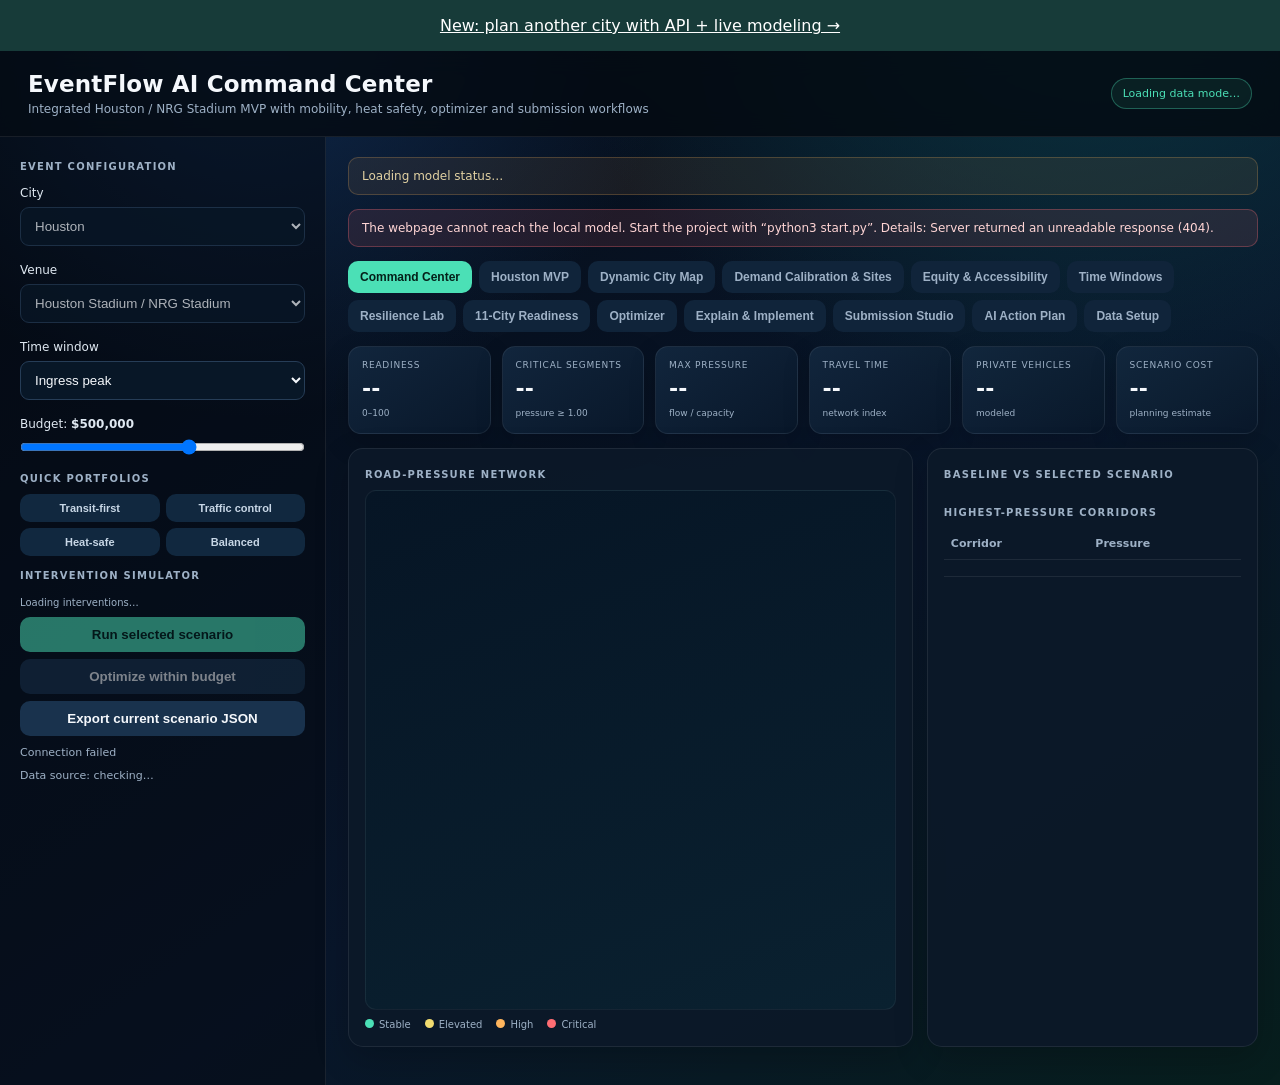
==== commit 4ad62004: "Connect event brief API to cross-city queue and fleet modeling" ====
--- a/app/static/legacy.html
+++ b/app/static/legacy.html
@@ -36,6 +36,7 @@
   </style>
 </head>
 <body>
+<div style="padding:16px;background:#173b39;text-align:center"><a href="/#new-event" style="color:#fff">New: plan another city with API + live modeling →</a></div>
 <header>
   <div><h1>EventFlow AI Command Center</h1><p>Integrated Houston / NRG Stadium MVP with mobility, heat safety, optimizer and submission workflows</p></div>
   <div id="modeBadge" class="badge">Loading data mode…</div>
